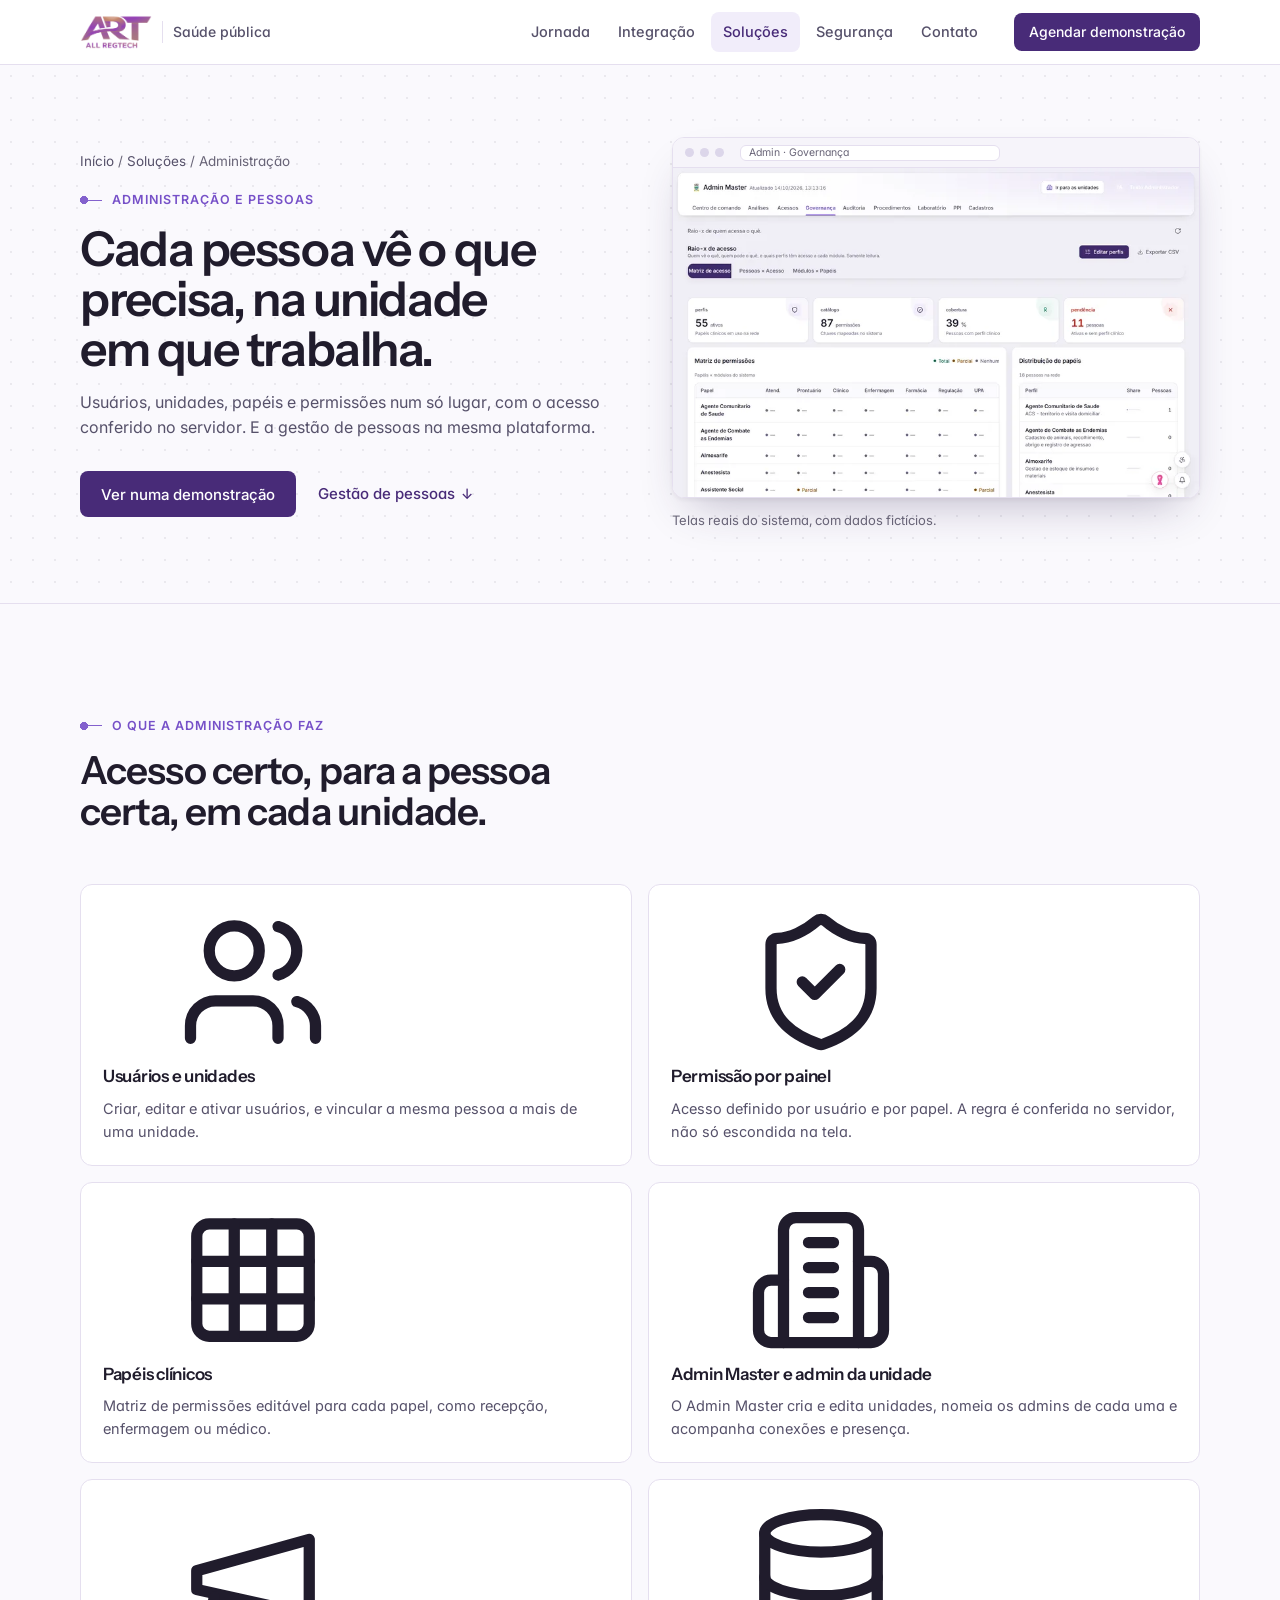
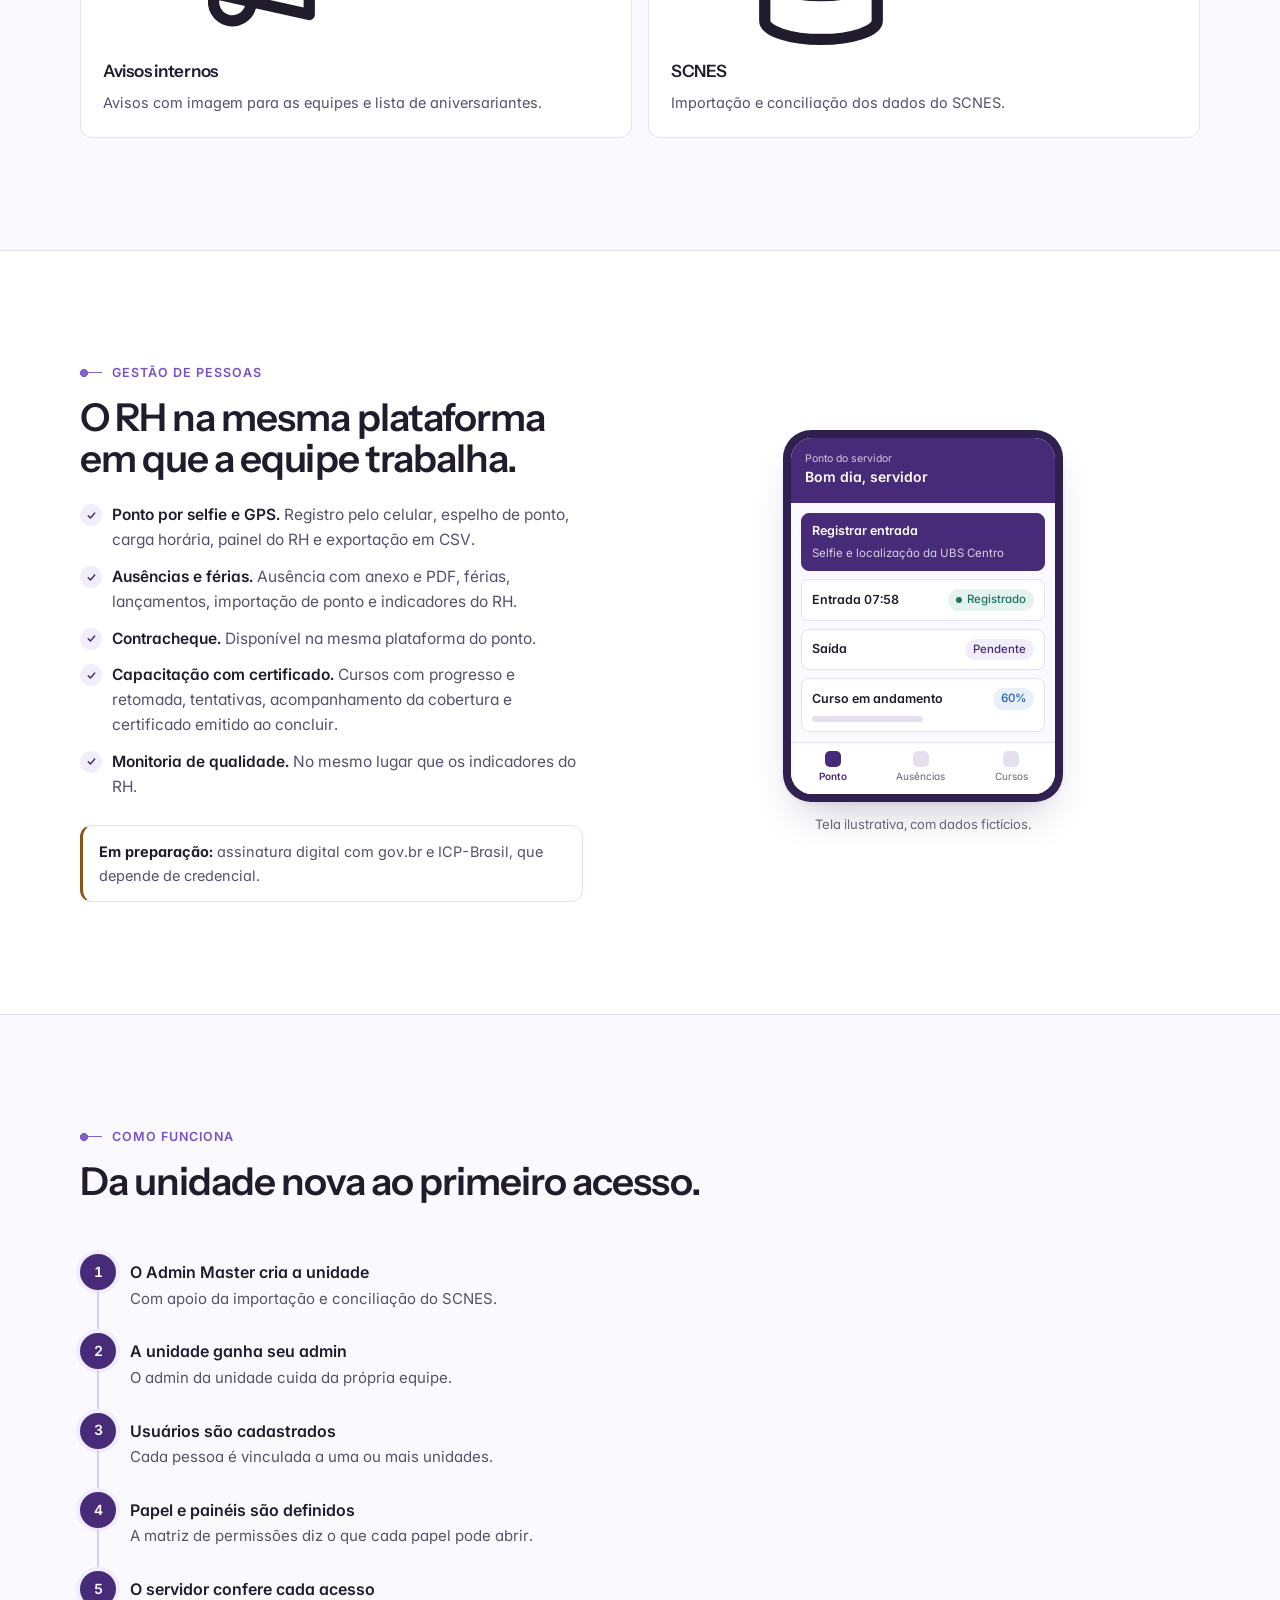
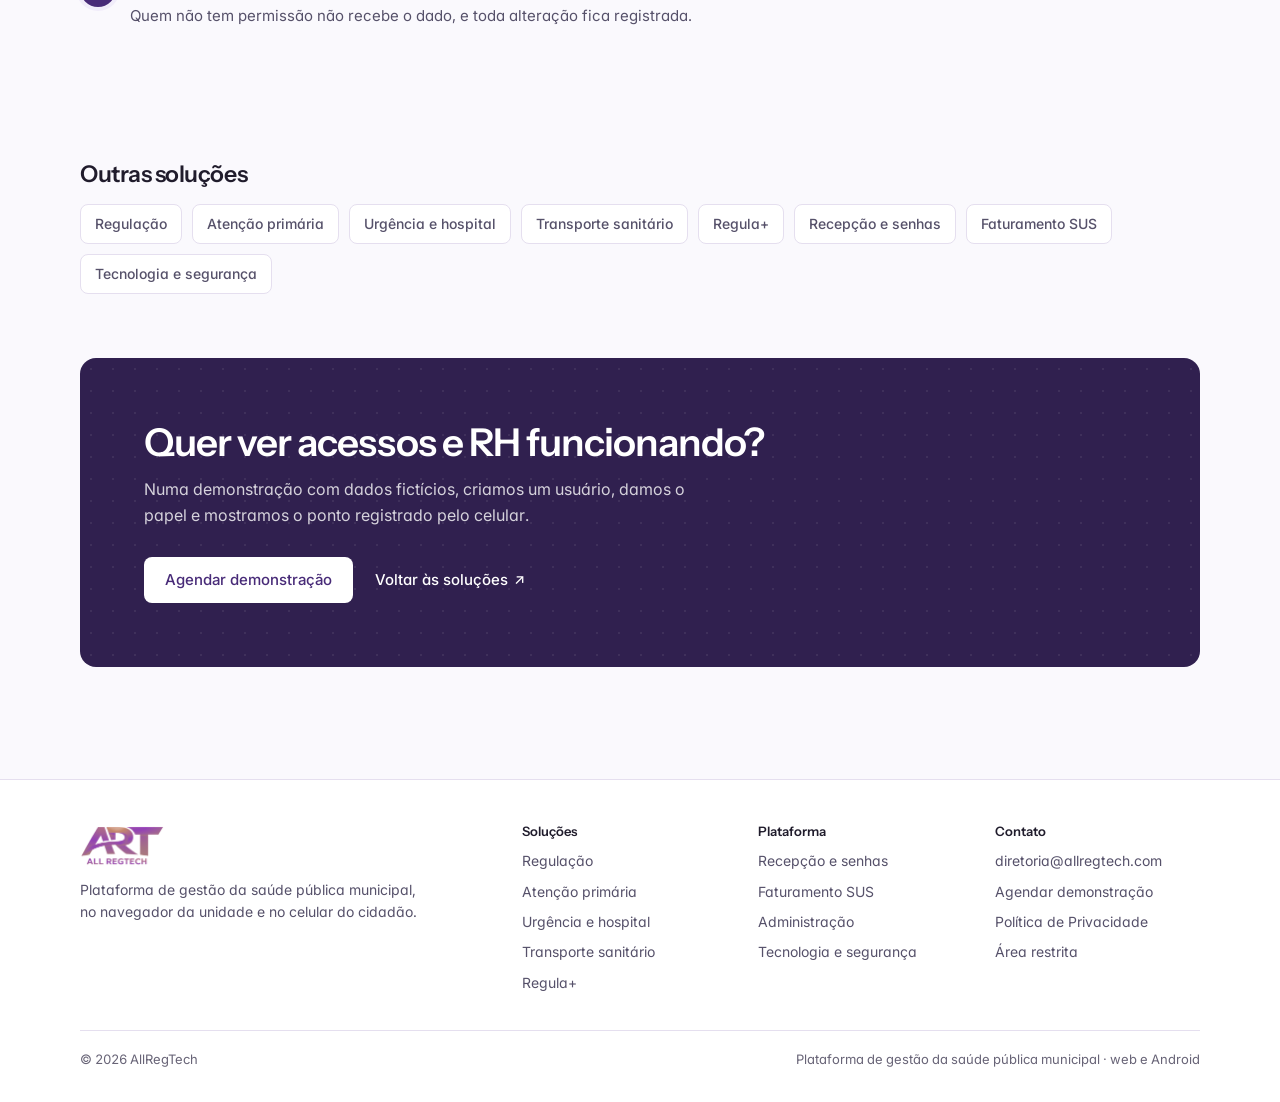
==== solucoes/administracao.html @ d0433ea0 "Reskin do site: linguagem das etapas, jornada com telas reais e paginas de solucao Home nova (heroi " ====
<!doctype html>
<html lang="pt-BR">
<head>
<meta charset="utf-8">
<meta name="viewport" content="width=device-width, initial-scale=1">
<title>Administração e pessoas · AllRegTech</title>
<meta name="description" content="Administração da AllRegTech: usuários vinculados a unidades, permissão por painel e papel conferida no servidor, e gestão de pessoas com ponto por selfie e GPS, ausências, contracheque e capacitação.">
<meta name="color-scheme" content="light">
<meta name="theme-color" content="#482b78">
<link rel="icon" href="../assets/logo-art.png">
<meta property="og:title" content="Administração e pessoas · AllRegTech">
<meta property="og:description" content="Cada pessoa vê o que precisa, na unidade em que trabalha. E o RH na mesma plataforma.">
<meta property="og:image" content="../video-capa.jpg">
<meta property="og:type" content="website">
<link rel="preconnect" href="https://fonts.googleapis.com">
<link rel="preconnect" href="https://fonts.gstatic.com" crossorigin>
<link href="https://fonts.googleapis.com/css2?family=Instrument+Sans:wght@500;600;700&family=Inter:wght@400;500;600&display=swap" rel="stylesheet">
<script>try{var k="art-heroi:"+location.pathname;if(sessionStorage.getItem(k))document.documentElement.classList.add("heroi-ok");else sessionStorage.setItem(k,"1")}catch(e){}</script>
<link rel="stylesheet" href="../assets/site.css?v=4">
</head>
<body>
<svg width="0" height="0" style="position:absolute" aria-hidden="true">
  <defs>
    <symbol id="i-usuarios" viewBox="0 0 24 24" fill="none" stroke="currentColor" stroke-width="1.8" stroke-linecap="round" stroke-linejoin="round"><path d="M16 21v-2a4 4 0 0 0-4-4H6a4 4 0 0 0-4 4v2"/><circle cx="9" cy="7" r="4"/><path d="M22 21v-2a4 4 0 0 0-3-3.87"/><path d="M16 3.13a4 4 0 0 1 0 7.75"/></symbol>
    <symbol id="i-escudo" viewBox="0 0 24 24" fill="none" stroke="currentColor" stroke-width="1.8" stroke-linecap="round" stroke-linejoin="round"><path d="M20 13c0 5-3.5 7.5-7.66 8.95a1 1 0 0 1-.67-.01C7.5 20.5 4 18 4 13V6a1 1 0 0 1 1-1c2 0 4.5-1.2 6.24-2.72a1.17 1.17 0 0 1 1.52 0C14.51 3.81 17 5 19 5a1 1 0 0 1 1 1z"/><path d="m9 12 2 2 4-4"/></symbol>
    <symbol id="i-matriz" viewBox="0 0 24 24" fill="none" stroke="currentColor" stroke-width="1.8" stroke-linecap="round" stroke-linejoin="round"><rect x="3" y="3" width="18" height="18" rx="2"/><path d="M3 9h18M3 15h18M9 3v18M15 3v18"/></symbol>
    <symbol id="i-predio" viewBox="0 0 24 24" fill="none" stroke="currentColor" stroke-width="1.8" stroke-linecap="round" stroke-linejoin="round"><path d="M6 22V4a2 2 0 0 1 2-2h8a2 2 0 0 1 2 2v18Z"/><path d="M6 12H4a2 2 0 0 0-2 2v6a2 2 0 0 0 2 2h2"/><path d="M18 9h2a2 2 0 0 1 2 2v9a2 2 0 0 1-2 2h-2"/><path d="M10 6h4M10 10h4M10 14h4M10 18h4"/></symbol>
    <symbol id="i-aviso" viewBox="0 0 24 24" fill="none" stroke="currentColor" stroke-width="1.8" stroke-linecap="round" stroke-linejoin="round"><path d="m3 11 18-5v12L3 14v-3z"/><path d="M11.6 16.8a3 3 0 1 1-5.8-1.6"/></symbol>
    <symbol id="i-banco" viewBox="0 0 24 24" fill="none" stroke="currentColor" stroke-width="1.8" stroke-linecap="round" stroke-linejoin="round"><ellipse cx="12" cy="5" rx="9" ry="3"/><path d="M3 5v14a9 3 0 0 0 18 0V5"/><path d="M3 12a9 3 0 0 0 18 0"/></symbol>
    <symbol id="i-menu" viewBox="0 0 24 24" fill="none" stroke="currentColor" stroke-width="2" stroke-linecap="round"><path d="M4 6h16M4 12h16M4 18h16"/></symbol>
  </defs>
</svg>

<a class="pular" href="#conteudo">Pular para o conteúdo</a>

<header class="topo">
  <div class="caixa">
    <a class="marca" href="../" aria-label="AllRegTech, início"><img src="../assets/logo-art.png" alt="AllRegTech" width="72" height="37"><span>Saúde pública</span></a>
    <nav class="menu" aria-label="Principal">
      <a href="../#jornada">Jornada</a>
      <a href="../#ecossistema">Integração</a>
      <a href="../#solucoes" aria-current="page">Soluções</a>
      <a href="tecnologia-seguranca.html">Segurança</a>
      <a href="../#contato">Contato</a>
    </nav>
    <a class="btn btn-1 btn-p" href="../#contato">Agendar demonstração</a>
    <details class="menu-cel">
      <summary aria-label="Abrir menu"><svg><use href="#i-menu"/></svg></summary>
      <nav aria-label="Principal">
        <a href="../#jornada">Jornada do paciente</a>
        <a href="../#ecossistema">Integração</a>
        <a href="../#solucoes">Soluções</a>
        <a href="tecnologia-seguranca.html">Segurança</a>
        <a href="../#contato">Contato</a>
        <a class="btn btn-1" href="../#contato">Agendar demonstração</a>
      </nav>
    </details>
  </div>
</header>

<main id="conteudo">

<section class="det-heroi" aria-labelledby="t-det">
  <div class="caixa">
    <div>
      <nav class="migalha" aria-label="Você está em"><a href="../">Início</a> / <a href="../#solucoes">Soluções</a> / Administração</nav>
      <p class="sobre">Administração e pessoas</p>
      <h1 class="t-1" id="t-det" style="font-size:clamp(32px,4vw,48px)">Cada pessoa vê o que precisa, na unidade em que trabalha.</h1>
      <p class="lead" style="margin-top:16px">Usuários, unidades, papéis e permissões num só lugar, com o acesso conferido no servidor. E a gestão de pessoas na mesma plataforma.</p>
      <div class="heroi-acoes">
        <a class="btn btn-1" href="../#contato">Ver numa demonstração</a>
        <a class="mais mais-ancora" href="#pessoas">Gestão de pessoas</a>
      </div>
    </div>
    <figure style="margin:0" aria-label="Telas reais do sistema, com dados fictícios">
      <div class="vitrine"><div class="janela"><div class="janela-barra" aria-hidden="true"><i></i><i></i><i></i><span>Admin · Governança</span></div><img src="../assets/telas/admin-permissoes.webp" srcset="../assets/telas/admin-permissoes-p.webp 800w, ../assets/telas/admin-permissoes.webp 1600w" sizes="(max-width:900px) 92vw, 600px" width="1600" height="1000" alt="Raio-x de acesso com a matriz de permissões por papel e a distribuição de perfis, com dados fictícios" fetchpriority="high" decoding="async"></div></div>
      <figcaption class="vitrine-legenda">Telas reais do sistema, com dados fictícios.</figcaption>
    </figure>
  </div>
</section>

<section class="secao" aria-labelledby="t-faz">
  <div class="caixa">
    <div class="cab surge">
      <p class="sobre">O que a administração faz</p>
      <h2 class="t-2" id="t-faz">Acesso certo, para a pessoa certa, em cada unidade.</h2>
    </div>
    <div class="funcoes">
      <article class="card surge"><span class="ico"><svg aria-hidden="true"><use href="#i-usuarios"/></svg></span><h3>Usuários e unidades</h3><p>Criar, editar e ativar usuários, e vincular a mesma pessoa a mais de uma unidade.</p></article>
      <article class="card surge"><span class="ico"><svg aria-hidden="true"><use href="#i-escudo"/></svg></span><h3>Permissão por painel</h3><p>Acesso definido por usuário e por papel. A regra é conferida no servidor, não só escondida na tela.</p></article>
      <article class="card surge"><span class="ico"><svg aria-hidden="true"><use href="#i-matriz"/></svg></span><h3>Papéis clínicos</h3><p>Matriz de permissões editável para cada papel, como recepção, enfermagem ou médico.</p></article>
      <article class="card surge"><span class="ico"><svg aria-hidden="true"><use href="#i-predio"/></svg></span><h3>Admin Master e admin da unidade</h3><p>O Admin Master cria e edita unidades, nomeia os admins de cada uma e acompanha conexões e presença.</p></article>
      <article class="card surge"><span class="ico"><svg aria-hidden="true"><use href="#i-aviso"/></svg></span><h3>Avisos internos</h3><p>Avisos com imagem para as equipes e lista de aniversariantes.</p></article>
      <article class="card surge"><span class="ico"><svg aria-hidden="true"><use href="#i-banco"/></svg></span><h3>SCNES</h3><p>Importação e conciliação dos dados do SCNES.</p></article>
    </div>
  </div>
</section>

<section class="secao secao-branca" id="pessoas" aria-labelledby="t-pessoas">
  <div class="caixa">
    <div class="sol">
      <div class="sol-texto surge">
        <p class="sobre">Gestão de pessoas</p>
        <h2 class="t-2" id="t-pessoas">O RH na mesma plataforma em que a equipe trabalha.</h2>
        <ul class="beneficios">
          <li><span><b>Ponto por selfie e GPS.</b> Registro pelo celular, espelho de ponto, carga horária, painel do RH e exportação em CSV.</span></li>
          <li><span><b>Ausências e férias.</b> Ausência com anexo e PDF, férias, lançamentos, importação de ponto e indicadores do RH.</span></li>
          <li><span><b>Contracheque.</b> Disponível na mesma plataforma do ponto.</span></li>
          <li><span><b>Capacitação com certificado.</b> Cursos com progresso e retomada, tentativas, acompanhamento da cobertura e certificado emitido ao concluir.</span></li>
          <li><span><b>Monitoria de qualidade.</b> No mesmo lugar que os indicadores do RH.</span></li>
        </ul>
        <p class="aviso-dev"><span><b>Em preparação:</b> assinatura digital com gov.br e ICP-Brasil, que depende de credencial.</span></p>
      </div>
      <figure class="sol-arte surge" style="margin:0" aria-label="Ilustração: registro de ponto pelo celular, com selfie e localização, dados fictícios">
        <div class="cel" style="max-width:280px;margin-inline:auto">
          <div class="cel-tela">
            <div class="cel-topo"><small>Ponto do servidor</small><b>Bom dia, servidor</b></div>
            <div class="cel-corpo">
              <div class="cartao-m cel-destaque"><b>Registrar entrada</b><small>Selfie e localização da UBS Centro</small></div>
              <div class="cartao-m"><div class="linha-m"><b>Entrada 07:58</b><span class="tag ok">Registrado</span></div></div>
              <div class="cartao-m"><div class="linha-m"><b>Saída</b><span class="tag sem">Pendente</span></div></div>
              <div class="cartao-m"><div class="linha-m"><b>Curso em andamento</b><span class="tag in sem">60%</span></div><div class="fio c50"></div></div>
            </div>
            <div class="cel-nav"><span class="on">Ponto</span><span>Ausências</span><span>Cursos</span></div>
          </div>
        </div>
        <figcaption class="miudo" style="margin-top:12px;text-align:center">Tela ilustrativa, com dados fictícios.</figcaption>
      </figure>
    </div>
  </div>
</section>

<section class="secao" id="como-funciona" aria-labelledby="t-como">
  <div class="caixa">
    <div class="cab surge">
      <p class="sobre">Como funciona</p>
      <h2 class="t-2" id="t-como">Da unidade nova ao primeiro acesso.</h2>
    </div>
    <ol class="fluxo surge">
      <li><div><b>O Admin Master cria a unidade</b><span>Com apoio da importação e conciliação do SCNES.</span></div></li>
      <li><div><b>A unidade ganha seu admin</b><span>O admin da unidade cuida da própria equipe.</span></div></li>
      <li><div><b>Usuários são cadastrados</b><span>Cada pessoa é vinculada a uma ou mais unidades.</span></div></li>
      <li><div><b>Papel e painéis são definidos</b><span>A matriz de permissões diz o que cada papel pode abrir.</span></div></li>
      <li><div><b>O servidor confere cada acesso</b><span>Quem não tem permissão não recebe o dado, e toda alteração fica registrada.</span></div></li>
    </ol>
  </div>
</section>

<section class="secao" aria-labelledby="t-outras" style="padding-top:0;padding-bottom:clamp(40px,5vw,64px)">
  <div class="caixa">
    <h2 class="t-3" id="t-outras" style="margin-bottom:16px">Outras soluções</h2>
    <nav class="outras" aria-label="Outras soluções">
      <a href="regulacao.html">Regulação</a>
      <a href="atencao-primaria.html">Atenção primária</a>
      <a href="urgencia-hospitalar.html">Urgência e hospital</a>
      <a href="transporte.html">Transporte sanitário</a>
      <a href="regula-mais.html">Regula+</a>
      <a href="recepcao-senhas.html">Recepção e senhas</a>
      <a href="faturamento-sus.html">Faturamento SUS</a>
      <a href="tecnologia-seguranca.html">Tecnologia e segurança</a>
    </nav>
  </div>
</section>

<section class="secao" aria-labelledby="t-conv" style="padding-top:0">
  <div class="caixa">
    <div class="convite surge" style="grid-template-columns:minmax(0,1fr)">
      <div>
        <h2 class="t-2" id="t-conv">Quer ver acessos e RH funcionando?</h2>
        <p class="lead">Numa demonstração com dados fictícios, criamos um usuário, damos o papel e mostramos o ponto registrado pelo celular.</p>
        <div class="convite-acoes">
          <a class="btn btn-1" href="mailto:diretoria@allregtech.com?subject=Demonstra%C3%A7%C3%A3o%20da%20administra%C3%A7%C3%A3o">Agendar demonstração</a>
          <a class="mais" href="../#solucoes">Voltar às soluções</a>
        </div>
      </div>
    </div>
  </div>
</section>

</main>

<footer class="rodape">
  <div class="caixa">
    <div class="rodape-grade">
      <div class="rodape-marca">
        <img src="../assets/logo-art.png" alt="AllRegTech" width="84" height="43">
        <p>Plataforma de gestão da saúde pública municipal, no navegador da unidade e no celular do cidadão.</p>
      </div>
      <div>
        <h2>Soluções</h2>
        <ul>
          <li><a href="regulacao.html">Regulação</a></li>
          <li><a href="atencao-primaria.html">Atenção primária</a></li>
          <li><a href="urgencia-hospitalar.html">Urgência e hospital</a></li>
          <li><a href="transporte.html">Transporte sanitário</a></li>
          <li><a href="regula-mais.html">Regula+</a></li>
        </ul>
      </div>
      <div>
        <h2>Plataforma</h2>
        <ul>
          <li><a href="recepcao-senhas.html">Recepção e senhas</a></li>
          <li><a href="faturamento-sus.html">Faturamento SUS</a></li>
          <li><a href="administracao.html" aria-current="page">Administração</a></li>
          <li><a href="tecnologia-seguranca.html">Tecnologia e segurança</a></li>
        </ul>
      </div>
      <div>
        <h2>Contato</h2>
        <ul>
          <li><a href="mailto:diretoria@allregtech.com">diretoria@allregtech.com</a></li>
          <li><a href="../#contato">Agendar demonstração</a></li>
          <li><a href="/privacidade.html">Política de Privacidade</a></li>
          <li><a href="/material/">Área restrita</a></li>
        </ul>
      </div>
    </div>
    <div class="rodape-base"><span>© 2026 AllRegTech</span><span>Plataforma de gestão da saúde pública municipal · web e Android</span></div>
  </div>
</footer>

<script src="../assets/site.js?v=4" defer></script>
</body>
</html>
---- assets/site.css ----
/* ============================================================================
   AllRegTech · site institucional
   Mesma linguagem do portal (Linha, tema roxo): fundo lavanda, superfície
   branca com borda fina, sombra curta só no que se destaca, Inter, roxo
   #3f2a6b para marca e ação. Sem vidro, sem desfoque de fundo, sem neon.
   Usado pela página inicial e pelas páginas de solução (solucoes/*.html).
   ============================================================================ */
:root{
  /* roxo institucional como assinatura: marca, ação e o que está "em andamento". O resto é neutro. */
  --roxo:#482b78; --roxo-forte:#30204f; --roxo-medio:#5d3f94; --roxo-vivo:#7650c8;
  --roxo-claro:#d9cff0; --roxo-suave:#f1edfa;
  --fundo:#faf9fd; --sup:#ffffff; --sup-2:#f6f4fa; --borda:#e5dfef; --borda-forte:#cfc6e0;
  --texto:#201c2c; --texto-2:#56516a; --texto-3:#686477;
  /* estado: só onde há estado de verdade, sempre com texto junto */
  --ok:#1e7560; --ok-ponto:#278c70; --ok-fundo:#e5f3ee; --atencao:#86561a; --atencao-ponto:#c18435; --atencao-fundo:#fbf1e1;
  --erro:#a3312b; --erro-fundo:#fbeceb; --info:#1d5fb8; --info-fundo:#e9f0fa; --desab:#a29db0;
  --fonte:'Inter', system-ui, -apple-system, 'Segoe UI', Roboto, sans-serif;
  --fonte-titulo:'Instrument Sans', 'Inter', system-ui, sans-serif;
  --raio-1:6px; --raio-2:8px; --raio-3:12px; --raio-4:16px;
  --sombra:0 1px 2px rgba(32,28,44,.05), 0 6px 20px -8px rgba(32,28,44,.14);
  --sombra-alta:0 2px 4px rgba(32,28,44,.05), 0 22px 44px -18px rgba(48,32,79,.30);
  --larg:1200px; --gutter:clamp(16px,4vw,40px);
  --topo:64px;
  /* movimento: controles respondem rápido, contexto e entradas um pouco mais longos */
  --motion-fast:160ms; --motion-normal:280ms; --motion-slow:560ms;
  --ease-standard:cubic-bezier(.2,0,0,1); --ease-enter:cubic-bezier(.16,1,.3,1); --ease-exit:cubic-bezier(.4,0,1,1);
  --sobe:16px;
  color-scheme:light;
}
*,*::before,*::after{ box-sizing:border-box }
html{ scroll-behavior:smooth; scroll-padding-top:calc(var(--topo) + 16px); -webkit-text-size-adjust:100% }
body{
  margin:0; background:var(--fundo); color:var(--texto); font-family:var(--fonte);
  font-size:16px; line-height:1.6; -webkit-font-smoothing:antialiased; overflow-x:hidden; overflow-x:clip;
  font-feature-settings:"cv11"; font-variant-numeric:tabular-nums;
}
img,svg{ display:block; max-width:100% }
a{ color:inherit }
p{ margin:0 }
h1,h2,h3,h4{ margin:0; font-family:var(--fonte-titulo); font-weight:600; letter-spacing:-.02em; line-height:1.12; text-wrap:balance }
:where(a,button,summary,[tabindex]):focus-visible{ outline:2px solid var(--roxo-vivo); outline-offset:3px; border-radius:6px }
.sr{ position:absolute !important; width:1px; height:1px; overflow:hidden; clip:rect(0 0 0 0); white-space:nowrap }
.pular{ position:absolute; left:16px; top:-60px; z-index:100; padding:10px 14px; border-radius:var(--raio-2); background:var(--roxo); color:#fff; text-decoration:none; font-weight:500 }
.pular:focus{ top:12px }

.caixa{ width:100%; max-width:var(--larg); margin-inline:auto; padding-inline:var(--gutter) }

/* tipografia */
.sobre{ display:flex; align-items:center; gap:10px; font-size:12.5px; font-weight:600; letter-spacing:.08em; text-transform:uppercase; color:var(--roxo-vivo); margin:0 0 14px }
/* o rótulo leva a marca das etapas: um ponto cheio ligado por um fio curto */
.sobre::before{ content:""; flex:none; width:22px; height:8px; background:radial-gradient(circle 4px at 4px 4px, currentColor 98%, transparent) 0 0/8px 8px no-repeat, linear-gradient(currentColor,currentColor) 8px 3.5px/14px 1px no-repeat; opacity:.9 }
.cab-centro .sobre{ justify-content:center }
.t-1{ font-size:clamp(34px,3.8vw,52px); font-weight:600; letter-spacing:-.03em; line-height:1.04 }
.t-2{ font-size:clamp(27px,3vw,40px); letter-spacing:-.025em; line-height:1.08 }
.t-3{ font-size:clamp(20px,1.8vw,24px) }
.lead{ font-size:clamp(16px,1.25vw,18px); color:var(--texto-2); max-width:58ch }
.miudo{ font-size:13px; color:var(--texto-3) }

/* botões e links */
.btn{
  display:inline-flex; align-items:center; justify-content:center; gap:8px; min-height:46px; padding:0 20px;
  border-radius:var(--raio-2); border:1px solid transparent; font:500 15px/1 var(--fonte); text-decoration:none; cursor:pointer;
  transition:background-color var(--motion-fast) var(--ease-standard), border-color var(--motion-fast) var(--ease-standard),
    color var(--motion-fast) var(--ease-standard), box-shadow var(--motion-normal) var(--ease-standard), transform var(--motion-fast) var(--ease-standard);
}
.btn svg{ width:18px; height:18px }
.btn-1{ background:var(--roxo); color:#fff }
.btn-1:hover{ background:var(--roxo-forte) }
.btn-2{ background:var(--sup); color:var(--texto); border-color:var(--borda-forte) }
.btn-2:hover{ border-color:var(--roxo); color:var(--roxo); background:var(--roxo-suave) }
.btn-p{ min-height:38px; padding:0 14px; font-size:14px }
/* seta que acompanha a ação; o botão sobe 1px, a sombra cresce, e ao clicar ele assenta */
.btn-seta::after{ content:"\2192"; display:inline-block; transition:transform var(--motion-normal) var(--ease-enter) }
@media (hover:hover){
  .btn-1:hover{ transform:translateY(-1px); box-shadow:0 8px 18px -8px rgba(72,43,120,.55) }
  .btn-2:hover{ transform:translateY(-1px); box-shadow:var(--sombra) }
  .btn-seta:hover::after{ transform:translateX(3px) }
}
.btn:active{ transform:translateY(0) scale(.98); box-shadow:none; transition-duration:60ms }
/* "Saiba mais": discreto em repouso; o sublinhado corre da esquerda e a seta avança */
.mais{
  display:inline-flex; align-items:center; gap:6px; font-size:15px; font-weight:500; color:var(--roxo);
  text-decoration:none; padding:2px 0;
  background:linear-gradient(currentColor,currentColor) 0 100% / 0 1px no-repeat;
  transition:background-size var(--motion-normal) var(--ease-standard), color var(--motion-fast) var(--ease-standard);
}
.mais::after{ content:"\2197"; font-size:.95em; transition:transform var(--motion-normal) var(--ease-enter) }
.mais:hover, .mais:focus-visible{ color:var(--roxo-vivo); background-size:100% 1px }
.mais:hover::after{ transform:translate(2px,-2px) }
.mais-ancora::after{ content:"\2193" }
.mais-ancora:hover::after{ transform:translateY(2px) }
.mais:active::after{ transform:none; transition-duration:60ms }

/* ---------------------------------------------------------------- cabeçalho */
.topo{ position:sticky; top:0; z-index:50; background:var(--sup); border-bottom:1px solid var(--borda);
  transition:box-shadow var(--motion-normal) var(--ease-standard); view-transition-name:topo }
.topo.rolou{ box-shadow:0 10px 24px -18px rgba(30,26,43,.35) }
.topo .caixa{ display:flex; align-items:center; gap:24px; height:var(--topo) }
.marca{ display:flex; align-items:center; gap:10px; text-decoration:none; color:var(--texto); flex:none }
.marca img{ width:72px; height:auto }
.marca span{ font-size:14px; font-weight:500; color:var(--texto-2); padding-left:10px; border-left:1px solid var(--borda) }
.menu{ display:flex; align-items:center; gap:4px; margin-left:auto }
.menu a{ padding:8px 12px; border-radius:var(--raio-2); font-size:14.5px; font-weight:500; color:var(--texto-2); text-decoration:none; white-space:nowrap;
  transition:background-color var(--motion-fast) var(--ease-standard), color var(--motion-fast) var(--ease-standard) }
.menu a:hover{ background:var(--roxo-suave); color:var(--roxo) }
.menu a[aria-current="page"], .menu a.on{ color:var(--roxo); background:var(--roxo-suave) }
.topo .btn{ flex:none }
/* menu do celular: <details> abre sem JavaScript */
.menu-cel{ display:none; margin-left:auto; position:relative }
.menu-cel summary{
  list-style:none; display:grid; place-items:center; width:44px; height:44px; border-radius:var(--raio-2);
  border:1px solid var(--borda); cursor:pointer; color:var(--texto);
}
.menu-cel summary::-webkit-details-marker{ display:none }
.menu-cel summary svg{ width:22px; height:22px }
.menu-cel[open] summary{ background:var(--roxo-suave); color:var(--roxo); border-color:var(--roxo-claro) }
.menu-cel nav{
  position:absolute; right:0; top:calc(100% + 8px); width:min(300px, calc(100vw - 32px)); padding:8px;
  background:var(--sup); border:1px solid var(--borda); border-radius:var(--raio-3); box-shadow:var(--sombra-alta);
  display:flex; flex-direction:column;
}
.menu-cel nav a{ padding:12px 14px; border-radius:var(--raio-2); text-decoration:none; font-weight:500; color:var(--texto) }
.menu-cel nav a:hover{ background:var(--roxo-suave); color:var(--roxo) }
.menu-cel nav .btn{ margin-top:6px }
@media (max-width:960px){
  .menu, .topo .caixa > .btn{ display:none }
  .menu-cel{ display:block }
}
@media (max-width:400px){ .marca span{ display:none } }

/* ---------------------------------------------------------------- seções */
.secao{ padding-block:clamp(64px,9vw,112px) }
.secao-branca{ background:var(--sup); border-block:1px solid var(--borda) }
.cab{ max-width:680px; margin-bottom:clamp(32px,4.5vw,52px) }
.cab .lead{ margin-top:14px }
.cab-centro{ margin-inline:auto; text-align:center }
.cab-centro .lead{ margin-inline:auto }

/* herói */
.heroi{ padding-block:clamp(40px,6vw,80px) 0; border-bottom:1px solid var(--borda);
  background:var(--fundo) radial-gradient(rgba(72,43,120,.085) 1px, transparent 1.2px) 0 0/22px 22px }
.heroi > .caixa:first-child{ display:grid; grid-template-columns:minmax(0,.92fr) minmax(0,1.08fr); gap:clamp(32px,5vw,72px); align-items:center }
.heroi .lead{ margin-top:18px }
.heroi-acoes{ display:flex; flex-wrap:wrap; align-items:center; gap:14px 22px; margin-top:30px }
.heroi-nota{ margin-top:28px; display:flex; flex-wrap:wrap; gap:8px }
.selo{ display:inline-flex; align-items:center; gap:6px; padding:5px 10px; border-radius:999px; background:var(--sup); border:1px solid var(--borda); font-size:13px; color:var(--texto-2) }
.selo svg{ width:15px; height:15px; color:var(--roxo-vivo) }
@media (max-width:900px){ .heroi > .caixa:first-child{ grid-template-columns:minmax(0,1fr) } }

/* ---------------------------------------------------------------- telas ilustrativas (mockups) */
.tela{ background:var(--sup); border:1px solid var(--borda); border-radius:var(--raio-3); box-shadow:var(--sombra-alta); overflow:hidden; font-size:12.5px; line-height:1.4 }
.tela-barra{ display:flex; align-items:center; gap:10px; padding:10px 14px; border-bottom:1px solid var(--borda); background:var(--sup) }
.tela-barra b{ font-size:13px; font-weight:600 }
.tela-barra .tag{ margin-left:auto }
.tela-corpo{ padding:14px; display:grid; gap:10px; background:var(--sup-2) }
.tela-lado{ display:grid; grid-template-columns:56px minmax(0,1fr) }
.tela-lado > .rail{ background:var(--roxo); display:flex; flex-direction:column; align-items:center; gap:10px; padding:14px 0 }
.rail i{ display:block; width:22px; height:22px; border-radius:6px; background:rgba(255,255,255,.18) }
.rail i.on{ background:#fff }
.tag{ display:inline-flex; align-items:center; gap:5px; padding:3px 8px; border-radius:999px; font-size:11.5px; font-weight:500; white-space:nowrap; background:var(--roxo-suave); color:var(--roxo) }
.tag.ok{ background:var(--ok-fundo); color:var(--ok) }
.tag.at{ background:var(--atencao-fundo); color:var(--atencao) }
.tag.in{ background:var(--info-fundo); color:var(--info) }
.tag::before{ content:""; width:6px; height:6px; border-radius:50%; background:currentColor }
.tag.sem::before{ display:none }
.cartao-m{ background:var(--sup); border:1px solid var(--borda); border-radius:var(--raio-2); padding:10px 12px; display:grid; gap:6px }
.cartao-m b{ font-weight:600; font-size:12.5px; overflow-wrap:break-word }
.cartao-m small{ color:var(--texto-3); font-size:11.5px }
.linha-m{ display:flex; align-items:center; gap:10px; justify-content:space-between }
.fio{ height:6px; border-radius:99px; background:var(--borda) }
.fio.c70{ width:70% } .fio.c50{ width:50% } .fio.c35{ width:35% } .fio.c85{ width:85% }
.av{ flex:none; width:28px; height:28px; border-radius:8px; display:grid; place-items:center; font-size:11px; font-weight:600; background:var(--roxo-suave); color:var(--roxo) }
.colunas-m{ display:grid; grid-template-columns:repeat(3,minmax(0,1fr)); gap:8px }
.coluna-m{ background:var(--sup); border:1px solid var(--borda); border-radius:var(--raio-2); padding:8px; display:grid; gap:6px; align-content:start }
.coluna-m > span{ font-size:11px; font-weight:600; color:var(--texto-3) }
.coluna-m .cartao-m{ padding:8px; background:var(--sup-2) }
.etapas-m{ display:flex; align-items:center }
.etapas-m i{ width:10px; height:10px; border-radius:50%; background:var(--roxo); flex:none }
.etapas-m i.v{ background:var(--sup); border:2px solid var(--borda-forte) }
.etapas-m s{ flex:1; height:2px; background:var(--roxo); text-decoration:none }
.etapas-m s.v{ background:var(--borda) }
/* celular */
.cel{ background:var(--roxo-forte); border-radius:28px; padding:8px; box-shadow:var(--sombra-alta) }
.cel-tela{ background:var(--fundo); border-radius:21px; overflow:hidden; display:grid; grid-template-columns:minmax(0,1fr); font-size:11.5px; line-height:1.35 }
.cel-topo{ background:var(--roxo); color:#fff; padding:14px 14px 16px; display:grid; gap:2px }
.cel-topo small{ color:rgba(255,255,255,.74); font-size:10.5px }
.cel-topo b{ font-size:14px; font-weight:600 }
.cel-corpo{ padding:10px; display:grid; gap:8px }
.cel-corpo .cartao-m{ padding:9px 10px }
.cel-destaque{ background:var(--roxo); border-color:var(--roxo); color:#fff }
.cel-destaque small{ color:rgba(255,255,255,.78) }
.cel-nav{ display:flex; justify-content:space-around; gap:2px; min-width:0; padding:8px 4px 10px; background:var(--sup); border-top:1px solid var(--borda); color:var(--texto-3); font-size:10px }
.cel-nav span{ display:grid; justify-items:center; gap:3px }
.cel-nav span::before{ content:""; width:16px; height:16px; border-radius:5px; background:var(--borda) }
.cel-nav span.on{ color:var(--roxo); font-weight:600 }
.cel-nav span.on::before{ background:var(--roxo) }

/* ---------------------------------------------------------------- soluções em destaque (alternadas) */
.sol{ display:grid; grid-template-columns:minmax(0,1fr) minmax(0,1.1fr); gap:clamp(32px,5vw,80px); align-items:center }
.sol + .sol{ margin-top:clamp(72px,10vw,128px) }
.sol.inv .sol-texto{ order:2 }
.sol-texto .t-2{ margin-bottom:14px }
.beneficios{ list-style:none; margin:24px 0 26px; padding:0; display:grid; gap:12px }
.beneficios li{ display:grid; grid-template-columns:22px minmax(0,1fr); gap:10px; color:var(--texto-2); font-size:15.5px }
.beneficios li::before{
  content:""; width:22px; height:22px; border-radius:50%; margin-top:1px;
  background:var(--roxo-suave) url("data:image/svg+xml,%3Csvg xmlns='http://www.w3.org/2000/svg' viewBox='0 0 24 24' fill='none' stroke='%233f2a6b' stroke-width='2.6' stroke-linecap='round' stroke-linejoin='round'%3E%3Cpath d='M6 12.5l4 4 8-9'/%3E%3C/svg%3E") center/13px no-repeat;
}
.beneficios b{ color:var(--texto); font-weight:600 }
.sol-arte{ min-width:0 }
@media (max-width:900px){
  .sol{ grid-template-columns:minmax(0,1fr) }
  .sol.inv .sol-texto{ order:0 }
}

/* ---------------------------------------------------------------- grade compacta */
.card{ position:relative; background:var(--sup); border:1px solid var(--borda); border-radius:var(--raio-3); padding:22px; display:flex; flex-direction:column; gap:10px;
  transition:transform var(--motion-normal) var(--ease-standard), border-color var(--motion-normal) var(--ease-standard), box-shadow var(--motion-normal) var(--ease-standard) }
.card .ico{ transition:background-color var(--motion-normal) var(--ease-standard), color var(--motion-normal) var(--ease-standard), transform var(--motion-normal) var(--ease-enter) }
/* hover só onde existe mouse: o cartão sobe 3px, a borda ganha roxo, o ícone acende e o "Saiba mais" sublinha.
   transform não mexe no layout: os vizinhos ficam parados */
@media (hover:hover) and (pointer:fine){
  .card:hover{ transform:translateY(-3px); border-color:var(--roxo-claro); box-shadow:var(--sombra) }
  .card:hover .ico{ background:var(--roxo); color:#fff; transform:scale(1.06) }
  .card:hover .mais{ background-size:100% 1px }
  .card:hover .mais::after{ transform:translate(2px,-2px) }
}
/* o cartão inteiro responde ao foco do link de dentro (teclado) */
.card:focus-within{ border-color:var(--roxo-claro) }
.card h3{ font-size:17px; letter-spacing:-.015em }
.card p{ font-size:14.5px; color:var(--texto-2) }
.card .mais{ margin-top:auto; padding-top:6px; font-size:14px; align-self:flex-start }

/* ---------------------------------------------------------------- vídeo */
.video{ display:grid; grid-template-columns:minmax(0,.8fr) minmax(0,1.2fr); gap:clamp(28px,4vw,56px); align-items:center }
.video figure{ margin:0; border-radius:var(--raio-4); overflow:hidden; border:1px solid var(--borda); box-shadow:var(--sombra-alta); background:var(--roxo); aspect-ratio:16/9 }
.video video{ width:100%; height:100%; object-fit:cover; display:block }
@media (max-width:900px){ .video{ grid-template-columns:minmax(0,1fr) } }

/* ---------------------------------------------------------------- confiança */
.confia{ display:grid; grid-template-columns:repeat(4,minmax(0,1fr)); gap:16px }
.confia .card{ gap:12px }
@media (max-width:960px){ .confia{ grid-template-columns:repeat(2,minmax(0,1fr)) } }
@media (max-width:560px){ .confia{ grid-template-columns:minmax(0,1fr) } }

/* ---------------------------------------------------------------- convite final */
.convite{ background:var(--roxo); color:#fff; border-radius:var(--raio-4); padding:clamp(32px,5vw,64px);
  display:grid; grid-template-columns:minmax(0,1fr) minmax(0,.9fr); gap:clamp(28px,4vw,56px); align-items:center;
  background-color:var(--roxo-forte); background-image:radial-gradient(rgba(255,255,255,.07) 1px, transparent 1.2px); background-size:22px 22px }
.convite .lead{ color:rgba(255,255,255,.8); margin-top:14px }
.convite .btn-1{ background:#fff; color:var(--roxo) }
.convite .btn-1:hover{ background:var(--roxo-suave) }
.convite .mais{ color:#fff }
.convite .mais:hover{ color:var(--roxo-claro) }
.convite-acoes{ display:flex; flex-wrap:wrap; align-items:center; gap:14px 22px; margin-top:28px }
.pauta{ list-style:none; margin:0; padding:0; display:grid; gap:1px; background:rgba(255,255,255,.16); border:1px solid rgba(255,255,255,.18); border-radius:var(--raio-3); overflow:hidden }
.pauta li{ background:rgba(47,32,80,.72); padding:14px 16px; display:grid; grid-template-columns:56px minmax(0,1fr); gap:12px }
.pauta em{ font-style:normal; font-size:12.5px; color:var(--roxo-claro); padding-top:2px }
.pauta b{ display:block; font-weight:600; font-size:15px }
.pauta span{ font-size:13.5px; color:rgba(255,255,255,.74) }
@media (max-width:900px){ .convite{ grid-template-columns:minmax(0,1fr) } }

/* ---------------------------------------------------------------- rodapé */
.rodape{ background:var(--sup); border-top:1px solid var(--borda); padding-block:44px 32px; font-size:14px; color:var(--texto-2) }
.rodape-grade{ display:grid; grid-template-columns:minmax(0,1.4fr) repeat(3,minmax(0,.7fr)); gap:32px }
.rodape h2{ font-size:13px; font-weight:600; color:var(--texto); margin-bottom:12px; letter-spacing:0 }
.rodape ul{ list-style:none; margin:0; padding:0; display:grid; gap:8px }
.rodape a{ text-decoration:none; color:var(--texto-2) }
.rodape a:hover{ color:var(--roxo); text-decoration:underline }
.rodape-marca img{ width:84px; margin-bottom:12px }
.rodape-marca p{ max-width:38ch }
.rodape-base{ display:flex; flex-wrap:wrap; justify-content:space-between; gap:10px; margin-top:36px; padding-top:18px; border-top:1px solid var(--borda); font-size:13px; color:var(--texto-3) }
@media (max-width:860px){ .rodape-grade{ grid-template-columns:repeat(2,minmax(0,1fr)) } .rodape-marca{ grid-column:1 / -1 } }
@media (max-width:420px){ .rodape-grade{ grid-template-columns:minmax(0,1fr) } }

/* ---------------------------------------------------------------- páginas de solução */
.migalha{ font-size:13.5px; color:var(--texto-3); margin-bottom:18px }
.migalha a{ color:var(--texto-2); text-decoration:none }
.migalha a:hover{ color:var(--roxo); text-decoration:underline }
.det-heroi{ padding-block:clamp(40px,6vw,72px); background-image:radial-gradient(rgba(30,26,43,.07) 1px, transparent 1px); background-size:22px 22px; border-bottom:1px solid var(--borda) }
.det-heroi .caixa{ display:grid; grid-template-columns:minmax(0,1fr) minmax(0,1fr); gap:clamp(28px,5vw,64px); align-items:center }
@media (max-width:900px){ .det-heroi .caixa{ grid-template-columns:minmax(0,1fr) } }
.funcoes{ display:grid; grid-template-columns:repeat(2,minmax(0,1fr)); gap:16px }
@media (max-width:760px){ .funcoes{ grid-template-columns:minmax(0,1fr) } }
.fluxo{ list-style:none; margin:0; padding:0; display:grid; gap:0; counter-reset:f; max-width:760px }
.fluxo li{ counter-increment:f; display:grid; grid-template-columns:36px minmax(0,1fr); gap:14px; padding-bottom:22px; position:relative }
.fluxo li::before{ content:counter(f); width:36px; height:36px; border-radius:50%; display:grid; place-items:center; background:var(--roxo); color:#fff; font-weight:600; font-size:14px }
.fluxo li::after{ content:""; position:absolute; left:17px; top:36px; bottom:0; width:2px; background:var(--roxo-claro) }
.fluxo li:last-child::after{ display:none }
.fluxo b{ display:block; font-weight:600; padding-top:6px }
.fluxo span{ color:var(--texto-2); font-size:15px }
.aviso-dev{ display:flex; gap:12px; align-items:flex-start; padding:14px 16px; border-radius:var(--raio-3); background:var(--sup); border:1px solid var(--borda); border-left:3px solid var(--atencao); font-size:14.5px; color:var(--texto-2) }
.aviso-dev b{ color:var(--texto) }
.outras{ display:flex; flex-wrap:wrap; gap:10px }
.outras a{ display:inline-flex; align-items:center; min-height:40px; padding:0 14px; border-radius:var(--raio-2); border:1px solid var(--borda); background:var(--sup); text-decoration:none; font-size:14px; font-weight:500; color:var(--texto-2) }
.outras a:hover{ border-color:var(--roxo); color:var(--roxo) }

/* ---------------------------------------------------------------- entrada suave (só com JS e sem pedido de menos movimento) */
/* ============================================================================
   MOVIMENTO
   Regras: só opacity e transform (a propriedade "translate" nas entradas, para não
   brigar com o "transform" do hover); tudo acontece uma vez; sem JS ou com
   movimento reduzido, o conteúdo já está no lugar. Nada de backdrop-filter.
   ============================================================================ */
@keyframes surge{ from{ opacity:0; translate:0 var(--sobe) } to{ opacity:1; translate:none } }
@keyframes surge-lado{ from{ opacity:0; translate:var(--lado,24px) 0 } to{ opacity:1; translate:none } }
@keyframes surge-tela{ from{ opacity:0; translate:0 24px; scale:.985 } to{ opacity:1; translate:none; scale:none } }
@keyframes aparece{ from{ opacity:0 } to{ opacity:1 } }
@keyframes estica-x{ from{ transform:scaleX(0) } to{ transform:none } }
@keyframes estica-y{ from{ transform:scaleY(0) } to{ transform:none } }
@keyframes estala{ from{ opacity:0; scale:.85 } to{ opacity:1; scale:none } }
@keyframes desenha{ to{ stroke-dashoffset:0 } }

/* --- herói: título, subtítulo, ações e selos em sequência curta; depois as telas.
   É CSS puro (não depende do JS). Na segunda visita da sessão vira um fade rápido. */
:root{ --h-atraso:1; --h-dur:var(--motion-slow) }
html.heroi-ok{ --h-atraso:0; --h-dur:var(--motion-fast) }
.heroi .caixa > div > *, .det-heroi .caixa > div > *{ animation:surge var(--h-dur) var(--ease-enter) both }
.heroi .caixa > div > :nth-child(2), .det-heroi .caixa > div > :nth-child(2){ animation-delay:calc(var(--h-atraso) * 70ms) }
.heroi .caixa > div > :nth-child(3), .det-heroi .caixa > div > :nth-child(3){ animation-delay:calc(var(--h-atraso) * 140ms) }
.heroi .caixa > div > :nth-child(4), .det-heroi .caixa > div > :nth-child(4){ animation-delay:calc(var(--h-atraso) * 210ms) }
.heroi .caixa > div > :nth-child(5), .det-heroi .caixa > div > :nth-child(5){ animation-delay:calc(var(--h-atraso) * 280ms) }
/* --- entrada na rolagem (.surge): o JS marca .visto uma vez e escalona quem entra junto (--i) */
.js .surge{ opacity:0 }
.js .surge.visto{ animation:surge var(--motion-slow) var(--ease-enter) both; animation-delay:calc(min(var(--i,0), 6) * 70ms) }
.js .card.surge.visto{ --sobe:12px }

/* --- soluções em destaque: o texto sobe em sequência, a tela chega pelo lado dela,
   e só então a demonstração "acontece" (uma vez) */
.js .sol.revela .sol-texto > *, .js .sol.revela .sol-arte{ opacity:0 }
.js .sol.revela.visto .sol-texto > *{ animation:surge var(--motion-slow) var(--ease-enter) both }
.js .sol.revela.visto .sol-texto > :nth-child(2){ animation-delay:60ms }
.js .sol.revela.visto .sol-texto > :nth-child(3){ animation-delay:120ms }
.js .sol.revela.visto .sol-texto > :nth-child(4){ animation-delay:180ms }
.js .sol.revela.visto .sol-texto > :nth-child(5){ animation-delay:240ms }
.js .sol.revela.visto .sol-arte{ animation:surge-lado 700ms var(--ease-enter) 120ms both }
.sol .sol-arte{ --lado:28px }
.sol.inv .sol-arte{ --lado:-28px }
@media (max-width:900px){ .sol .sol-arte, .sol.inv .sol-arte{ --lado:0px } }
/* --- demonstração do Regula+ no herói: abas de verdade, painéis empilhados na mesma área
   (a altura não muda ao trocar) */
.cel-paineis{ display:grid; grid-template-columns:minmax(0,1fr); min-width:0 }
.cel-corpo{ min-width:0; grid-template-columns:minmax(0,1fr) }
.cel-corpo .linha-m{ flex-wrap:wrap; gap:4px 8px }
.cel-painel{ grid-area:1 / 1; transition:opacity var(--motion-normal) var(--ease-standard), translate var(--motion-normal) var(--ease-enter), visibility 0s }
.cel-painel:not(.on){ opacity:0; translate:10px 0; visibility:hidden; transition:opacity var(--motion-fast) var(--ease-exit), translate var(--motion-fast) var(--ease-exit), visibility 0s var(--motion-fast) }
.cel-painel.de-tras:not(.on){ translate:-10px 0 }
.cel-nav button{ all:unset; box-sizing:border-box; flex:1 1 0; min-width:0; display:grid; justify-items:center; gap:3px; padding:3px 2px; border-radius:8px; cursor:pointer;
  color:var(--texto-3); font-size:10px; transition:color var(--motion-fast) var(--ease-standard), background-color var(--motion-fast) var(--ease-standard) }
.cel-nav button::before{ content:""; width:16px; height:16px; border-radius:5px; background:var(--borda); transition:background-color var(--motion-normal) var(--ease-standard), transform var(--motion-normal) var(--ease-enter) }
.cel-nav button:hover{ color:var(--roxo); background:var(--roxo-suave) }
.cel-nav button[aria-selected="true"]{ color:var(--roxo); font-weight:600 }
.cel-nav button[aria-selected="true"]::before{ background:var(--roxo); transform:scale(1.08) }
.cel-nav button:active::before{ transform:scale(.9) }
.cel-nav button:focus-visible{ outline:2px solid #1d5fb8; outline-offset:1px }
.cel-nav-dica{ font-size:11.5px; color:var(--texto-3); text-align:center; margin-top:8px }

/* --- vitrine: telas reais do sistema (dados fictícios). Abas de verdade trocam a captura
   com um esmaecer curto; os painéis ficam empilhados na mesma área, então a altura não pula. */
.vitrine{ margin:0; min-width:0 }
.vitrine-abas{ display:flex; gap:4px; padding:4px; margin-bottom:12px; width:max-content; max-width:100%; overflow-x:auto; scrollbar-width:none;
  background:var(--sup); border:1px solid var(--borda); border-radius:10px }
.vitrine-abas::-webkit-scrollbar{ display:none }
.vitrine-abas button{ all:unset; box-sizing:border-box; flex:none; padding:7px 12px; border-radius:7px; font-size:13.5px; font-weight:500; line-height:1.2;
  color:var(--texto-2); cursor:pointer; white-space:nowrap;
  transition:background-color var(--motion-fast) var(--ease-standard), color var(--motion-fast) var(--ease-standard), box-shadow var(--motion-normal) var(--ease-standard) }
.vitrine-abas button:hover{ color:var(--roxo); background:var(--roxo-suave) }
.vitrine-abas button[aria-selected="true"]{ color:#fff; background:var(--roxo); box-shadow:0 4px 12px -6px rgba(63,42,107,.6) }
.vitrine-abas button:active{ transform:scale(.97) }
.vitrine-abas button:focus-visible{ outline:2px solid #1d5fb8; outline-offset:1px }
.vitrine-paineis{ display:grid; grid-template-columns:minmax(0,1fr); min-width:0 }
.vitrine-painel{ grid-area:1 / 1; min-width:0; transition:opacity var(--motion-normal) var(--ease-standard), translate var(--motion-normal) var(--ease-enter), visibility 0s }
.vitrine-painel:not(.on){ opacity:0; translate:12px 0; visibility:hidden; transition:opacity var(--motion-fast) var(--ease-exit), translate var(--motion-fast) var(--ease-exit), visibility 0s var(--motion-fast) }
.vitrine-painel.de-tras:not(.on){ translate:-12px 0 }
.janela img{ aspect-ratio:16 / 10; height:auto; object-fit:cover; object-position:top center; background:var(--sup-2) }
.aparelho img{ height:auto; background:var(--fundo) }
.vitrine-cel{ display:grid; justify-items:center }
.vitrine-cel .vitrine-abas{ margin-inline:auto }
.vitrine-cel .aparelho{ width:min(270px,100%) }
.vitrine-legenda{ margin-top:12px; font-size:13px; color:var(--texto-3) }
.vitrine > .dupla{ margin-bottom:30px }

/* capturas nas soluções: a janela chega pelo lado, a imagem assenta e o celular pousa depois */
@keyframes assenta{ from{ scale:1.035 } to{ scale:none } }
.js .sol.revela.visto .sol-arte .janela img{ animation:assenta 1100ms var(--ease-enter) 120ms both }
.js .sol.revela .dupla > .aparelho, .js .sol.revela .sol-arte > .aparelho{ opacity:0 }
.js .sol.revela.visto .dupla > .aparelho, .js .sol.revela.visto .sol-arte > .aparelho{ --sobe:28px; animation:surge 640ms var(--ease-enter) 480ms both }

/* --- detalhes de navegação */
.menu-cel[open] nav{ animation:surge var(--motion-normal) var(--ease-enter) both; --sobe:-6px; transform-origin:top right }
.menu-cel summary{ transition:background-color var(--motion-fast) var(--ease-standard), color var(--motion-fast) var(--ease-standard), border-color var(--motion-fast) var(--ease-standard) }
.rodape a{ display:inline-block; transition:color var(--motion-fast) var(--ease-standard), transform var(--motion-normal) var(--ease-enter) }
@media (hover:hover){ .rodape ul a:hover{ transform:translateX(3px) } }
.outras a, .migalha a{ transition:color var(--motion-fast) var(--ease-standard), border-color var(--motion-fast) var(--ease-standard), transform var(--motion-normal) var(--ease-enter) }
@media (hover:hover){ .outras a:hover{ transform:translateY(-1px) } }
.video figure{ transition:box-shadow var(--motion-normal) var(--ease-standard) }

/* --- troca de página: "Saiba mais" e voltar ganham um esmaecer curto onde o navegador suporta
   (View Transitions entre documentos). O cabeçalho fica parado. Navegação continua normal. */
@view-transition{ navigation:auto }
::view-transition-old(root){ animation:vt-sai 140ms var(--ease-exit) both }
::view-transition-new(root){ animation:vt-entra 260ms var(--ease-enter) both }
@keyframes vt-sai{ to{ opacity:0 } }
@keyframes vt-entra{ from{ opacity:0; translate:0 8px } }

@media (prefers-reduced-motion:reduce){
  @view-transition{ navigation:none }
  html{ scroll-behavior:auto }
  *,*::before,*::after{ animation:none !important; transition-duration:.01ms !important; transition-delay:0s !important }
  .js .surge, .js .revela, .js .revela *, .js .revela *::after{ opacity:1 !important; transform:none !important; stroke-dashoffset:0 !important }
  .card:hover, .btn:hover, .rodape ul a:hover, .outras a:hover, .palco.fundo > *, .indice-linha:hover{ transform:none !important }
}
@media print{ .topo, .menu-cel, .video{ display:none } body{ background:#fff } }

/* ---------------------------------------------------------------- capturas reais do portal
   .cena = palco lavanda com a malha de pontos do login; dentro, .janela (tela de computador)
   e .aparelho (tela do app). As imagens são telas reais com dados fictícios. */
.cena{ position:relative; border-radius:var(--raio-4); padding:clamp(18px,3vw,36px);
  background:linear-gradient(160deg, #e7e2f4 0%, #f4f2f9 60%, #ece8f5 100%); border:1px solid var(--borda) }
.cena::before{ content:""; position:absolute; inset:0; border-radius:inherit; pointer-events:none;
  background-image:radial-gradient(rgba(63,42,107,.10) 1px, transparent 1px); background-size:20px 20px;
  -webkit-mask-image:linear-gradient(160deg,#000 0%,transparent 70%); mask-image:linear-gradient(160deg,#000 0%,transparent 70%) }
.cena > *{ position:relative }
.janela{ margin:0; background:var(--sup); border:1px solid var(--borda); border-radius:var(--raio-3); overflow:hidden; box-shadow:var(--sombra-alta) }
.janela-barra{ display:flex; align-items:center; gap:6px; height:30px; padding:0 12px; background:var(--sup-2); border-bottom:1px solid var(--borda) }
.janela-barra i{ width:9px; height:9px; border-radius:50%; background:#dcd6ea }
.janela-barra span{ margin-left:10px; flex:1; max-width:260px; height:16px; border-radius:6px; background:var(--sup); border:1px solid var(--borda);
  font-size:10.5px; line-height:14px; color:var(--texto-3); padding:0 8px; overflow:hidden; white-space:nowrap }
.janela img, .aparelho img{ display:block; width:100%; height:auto }
.aparelho{ margin:0; width:100%; max-width:260px; background:var(--roxo-forte); border-radius:30px; padding:8px; box-shadow:var(--sombra-alta) }
.aparelho img{ border-radius:23px }
/* composição: tela grande + app sobreposto no canto, por grade (sem posição absoluta) */
.dupla{ display:grid; grid-template-columns:repeat(12,minmax(0,1fr)); align-items:end }
.dupla > .janela{ grid-column:1 / 12; grid-row:1 }
.dupla > .aparelho{ grid-column:9 / 13; grid-row:1; justify-self:end; margin-bottom:-28px; width:min(200px,100%) }
.cena-legenda{ margin-top:12px; font-size:13px; color:var(--texto-3) }
@media (max-width:560px){
  .dupla > .janela{ grid-column:1 / 13 }
  .dupla > .aparelho{ grid-column:7 / 13; margin-bottom:-18px; width:min(150px,100%) }
}

/* ============================================================================
   RESKIN 2026-10 · linguagem das ETAPAS
   A marca visual nasce do componente "Etapas do processo" do próprio sistema:
   ponto cheio = feito, anel = em andamento, ponto apagado = a seguir, ligados por
   um fio. Ele aparece no rótulo das seções, no herói, na jornada e na base comum.
   Movimento: o que avança, avança pelo fio (scaleX/scaleY); o resto só esmaece.
   ============================================================================ */
.det-heroi figure{ animation:surge-tela calc(var(--h-dur) + 120ms) var(--ease-enter) both; animation-delay:calc(var(--h-atraso) * 180ms) }
.cab-largo{ max-width:760px }
.mono{ font-family:ui-monospace, 'SFMono-Regular', Consolas, monospace }

/* ---------------------------------------------------------------- herói */
.heroi-texto .lead{ max-width:54ch }
.palco{ margin:0; display:grid; grid-template-columns:repeat(12,minmax(0,1fr)); align-items:end; min-width:0; --px:0; --py:0 }
.palco-tela{ grid-column:1 / 12; grid-row:1 }
.ficha{ grid-column:1 / 6; grid-row:1; z-index:2; margin:0 0 -150px -28px; align-self:end;
  background:var(--sup); border:1px solid var(--borda); border-radius:var(--raio-3); box-shadow:var(--sombra-alta);
  padding:12px 14px 10px; font-size:12px; line-height:1.3; min-width:0 }
.palco-cel{ grid-column:10 / 13; grid-row:1; justify-self:end; width:min(148px,100%); margin:0 0 -96px 0; z-index:3; padding:6px; border-radius:24px }
.palco-cel img{ border-radius:19px }
.palco > figcaption{ grid-column:6 / 13; grid-row:2; margin-top:116px; max-width:46ch }
.ficha-cab{ display:flex; align-items:center; gap:8px }
.ficha-cab .tag{ font-size:11px; padding:2px 8px }
.protocolo{ font:500 11.5px/1 ui-monospace, 'SFMono-Regular', Consolas, monospace; color:var(--texto-3); letter-spacing:.02em }
.ficha-nome{ margin-top:8px; font-weight:600; font-size:13.5px; color:var(--texto) }
.ficha-sub{ color:var(--texto-3); font-size:12px }
.ficha-rot{ margin:12px 0 8px; padding-top:10px; border-top:1px solid var(--borda); font-size:11.5px; font-weight:600; color:var(--texto-2) }
.ficha-reg{ margin-top:10px; padding-top:9px; border-top:1px solid var(--borda); font-size:11.5px; color:var(--texto-3) }
.ficha-reg [data-reg-depois]{ color:var(--ok); font-weight:500 }
@media (max-width:900px){ .palco{ margin-top:8px } }
@media (max-width:620px){
  .palco-tela{ grid-column:1 / 13 }
  .ficha{ grid-column:1 / 10; grid-row:2; margin:-28px 0 0; align-self:start }
  .palco-cel{ grid-column:9 / 13; grid-row:2; align-self:start; margin:-12px 0 0; width:min(118px,100%) }
  .palco > figcaption{ grid-row:3; grid-column:1 / -1; margin-top:20px; padding-right:0 }
}

/* a lista de etapas (mesma regra visual do sistema) */
.etapas{ list-style:none; margin:0; padding:0; display:grid }
.etapas li{ position:relative; display:grid; grid-template-columns:16px minmax(0,1fr); column-gap:8px; padding-bottom:5px; color:var(--desab) }
.etapas li::before{ content:""; grid-row:1; width:9px; height:9px; margin:3px 0 0 3px; border-radius:50%; box-sizing:border-box;
  border:1.5px solid var(--borda-forte); background:var(--sup); position:relative; z-index:1;
  transition:background-color var(--motion-normal) var(--ease-standard), border-color var(--motion-normal) var(--ease-standard), transform var(--motion-normal) var(--ease-enter) }
.etapas li::after{ content:""; position:absolute; left:7px; top:13px; bottom:-2px; width:1px; background:var(--borda) }
.etapas li:last-child::after{ display:none }
.etapas li > span{ grid-column:2; position:relative }
.etapas li > small{ grid-column:2; font-size:11.5px; color:var(--texto-3); display:block; overflow:hidden; max-height:0; opacity:0;
  transition:max-height var(--motion-normal) var(--ease-standard), opacity var(--motion-normal) var(--ease-standard) }
.etapas .feita, .ficha.avancou [data-de]{ color:var(--texto-2); font-weight:400 }
.etapas .feita::before, .ficha.avancou [data-de]::before{ background:var(--roxo); border-color:var(--roxo); transform:none }
.etapas .feita::after, .ficha.avancou [data-de]::after{ background:var(--roxo-claro) }
.etapas .atual, .ficha.avancou [data-para]{ color:var(--texto); font-weight:600 }
.etapas .atual::before, .ficha.avancou [data-para]::before{ border:2px solid var(--roxo); background:var(--sup); transform:scale(1.25) }
.ficha.avancou [data-para] > small{ max-height:20px; opacity:1 }
/* o anel novo "acende" uma vez quando a etapa muda */
@keyframes anel{ from{ opacity:.6; transform:scale(1) } to{ opacity:0; transform:scale(2.6) } }
.ficha.avancou [data-para] > span::before{ content:""; position:absolute; left:-21px; top:1px; width:11px; height:11px; border-radius:50%; box-sizing:border-box;
  border:2px solid var(--roxo-vivo); opacity:0; animation:anel 900ms var(--ease-standard) 1 both; pointer-events:none }

/* entrada do palco: a tela assenta, a ficha encosta pela esquerda, o app pousa */
.palco-tela{ animation:surge-tela calc(var(--h-dur) + 120ms) var(--ease-enter) both; animation-delay:calc(var(--h-atraso) * 180ms) }
.ficha{ --lado:-22px; animation:surge-lado var(--h-dur) var(--ease-enter) both; animation-delay:calc(var(--h-atraso) * 420ms) }
.palco-cel{ --sobe:28px; animation:surge calc(var(--h-dur) + 120ms) var(--ease-enter) both; animation-delay:calc(var(--h-atraso) * 560ms) }
.palco > figcaption{ animation:aparece var(--h-dur) var(--ease-standard) both; animation-delay:calc(var(--h-atraso) * 640ms) }
/* profundidade com o mouse: as camadas andam poucos pixels em sentidos opostos */
.palco-tela, .ficha, .palco-cel{ transition:transform .6s var(--ease-standard) }
.palco.fundo .palco-tela{ transform:translate3d(calc(var(--px) * 3px), calc(var(--py) * 2px), 0) }
.palco.fundo .ficha{ transform:translate3d(calc(var(--px) * -10px), calc(var(--py) * -7px), 0) }
.palco.fundo .palco-cel{ transform:translate3d(calc(var(--px) * -14px), calc(var(--py) * -10px), 0) }

/* fatos: régua editorial no pé do herói, sem cartões */
.fatos{ margin:clamp(56px,7vw,88px) 0 0; display:grid; grid-template-columns:repeat(4,minmax(0,1fr)); border-top:1px solid var(--borda-forte) }
.fatos > div{ padding:20px 22px 26px 0 }
.fatos > div + div{ padding-left:22px; border-left:1px solid var(--borda) }
.fatos dt{ font:600 17px/1.2 var(--fonte-titulo); letter-spacing:-.01em; color:var(--roxo) }
.fatos dd{ margin:6px 0 0; font-size:14px; color:var(--texto-2) }
@media (max-width:900px){
  .fatos{ grid-template-columns:repeat(2,minmax(0,1fr)) }
  .fatos > div:nth-child(3){ padding-left:0; border-left:0 }
  .fatos > div:nth-child(n+3){ border-top:1px solid var(--borda) }
}
@media (max-width:480px){
  .fatos{ grid-template-columns:minmax(0,1fr) }
  .fatos > div, .fatos > div + div{ padding:16px 0; border-left:0 }
  .fatos > div + div{ border-top:1px solid var(--borda) }
}

/* ---------------------------------------------------------------- jornada (trilha de 6 etapas) */
.trilha{ --at:0 }
.trilha-etapas{ position:relative; display:grid; grid-template-columns:repeat(6,minmax(0,1fr)); padding-top:2px }
.trilha-etapas::before, .trilha-etapas::after{ content:""; position:absolute; top:10px; left:9px; width:calc(500% / 6); height:2px; background:var(--borda-forte) }
.trilha-etapas::after{ background:var(--roxo); transform-origin:left; transform:scaleX(calc(var(--at) / 5)); transition:transform 520ms var(--ease-enter) }
.trilha-etapas button{ all:unset; box-sizing:border-box; position:relative; z-index:1; display:grid; justify-items:start; align-content:start; gap:2px;
  padding:0 12px 14px 0; cursor:pointer; color:var(--texto-3); min-width:0 }
.trilha-etapas button::before{ content:""; width:20px; height:20px; margin-bottom:12px; border-radius:50%; box-sizing:border-box;
  background:var(--sup); border:2px solid var(--borda-forte);
  transition:background-color var(--motion-normal) var(--ease-standard), border-color var(--motion-normal) var(--ease-standard), box-shadow var(--motion-normal) var(--ease-standard) }
.trilha-etapas button.feita::before{ background:var(--roxo); border-color:var(--roxo) }
.trilha-etapas button[aria-selected="true"]::before{ border:6px solid var(--roxo); background:var(--sup); box-shadow:0 0 0 5px var(--roxo-suave) }
.trilha-etapas .n{ font:500 12px/1 ui-monospace, 'SFMono-Regular', Consolas, monospace; letter-spacing:.04em }
.trilha-etapas b{ font:600 17px/1.2 var(--fonte-titulo); color:var(--texto-2); transition:color var(--motion-fast) var(--ease-standard) }
.trilha-etapas small{ font-size:13px }
.trilha-etapas button:hover b{ color:var(--roxo) }
.trilha-etapas button:hover::before{ border-color:var(--roxo-vivo) }
.trilha-etapas button.feita:hover::before{ border-color:var(--roxo) }
.trilha-etapas button[aria-selected="true"] b{ color:var(--texto) }
.trilha-etapas button[aria-selected="true"] small{ color:var(--roxo-vivo) }
.trilha-etapas button:focus-visible{ outline:2px solid var(--roxo-vivo); outline-offset:4px; border-radius:6px }
.trilha-paineis{ margin-top:clamp(20px,3vw,32px); padding:clamp(20px,3vw,36px); background:var(--sup); border:1px solid var(--borda); border-radius:var(--raio-4) }
.trilha-paineis > .vitrine-painel{ display:grid; grid-template-columns:minmax(0,.78fr) minmax(0,1.22fr); gap:clamp(24px,4vw,56px); align-items:center }
.passo-texto h3{ font-size:clamp(22px,2.1vw,28px); letter-spacing:-.02em; margin-bottom:12px }
.passo-texto > p{ color:var(--texto-2); font-size:15.5px }
.passo-texto > .passo-quem{ font-size:13px; font-weight:600; color:var(--roxo-vivo); margin-bottom:10px }
.passo-texto > .passo-fica{ margin:18px 0 20px; padding-left:14px; border-left:2px solid var(--roxo-claro); font-size:14.5px }
.passo-fica b{ display:block; font-size:11.5px; font-weight:600; letter-spacing:.07em; text-transform:uppercase; color:var(--texto-3); margin-bottom:2px }
.passo-cel .aparelho{ justify-self:center; width:min(220px,100%) }
.passo-cel .aparelho img{ max-height:404px; object-fit:cover; object-position:top }
.trilha-pe{ display:flex; flex-wrap:wrap; align-items:center; justify-content:space-between; gap:12px; margin-top:16px }
@media (max-width:900px){
  .trilha-etapas{ grid-template-columns:repeat(6,132px); overflow-x:auto; scrollbar-width:none; scroll-snap-type:x proximity;
    margin-inline:calc(var(--gutter) * -1); padding-inline:var(--gutter); scroll-padding-inline:var(--gutter) }
  .trilha-etapas::-webkit-scrollbar{ display:none }
  .trilha-etapas::before, .trilha-etapas::after{ left:calc(var(--gutter) + 9px); width:660px }
  .trilha-etapas button{ scroll-snap-align:start }
  .trilha-paineis > .vitrine-painel{ grid-template-columns:minmax(0,1fr); align-content:start }
  .passo-cel .aparelho{ width:min(220px,80%) }
}
@media (max-width:480px){ .trilha-paineis{ padding:16px } .trilha-etapas b{ font-size:16px } }

/* ---------------------------------------------------------------- integração: a base comum */
.eco{ display:grid; grid-template-columns:minmax(0,1fr); gap:clamp(36px,5vw,56px) }
.eco-cab{ display:grid; grid-template-columns:minmax(0,1fr) minmax(0,1fr); column-gap:clamp(32px,5vw,72px); align-items:end }
.eco-cab .lead{ margin:0 }
.eco-cab .mais{ margin-top:16px }
@media (max-width:900px){ .eco-cab{ grid-template-columns:minmax(0,1fr) } .eco-cab .lead{ margin-top:14px } }
.pilha{ display:grid }
.pilha-modulos{ list-style:none; margin:0; padding:0; display:grid; grid-template-columns:repeat(6,minmax(0,1fr)); gap:12px }
.pilha-modulos li{ position:relative; display:grid; place-items:center; min-height:64px; padding:12px; border:1px solid var(--borda); border-radius:var(--raio-3); background:var(--sup);
  font:600 15px/1.25 var(--fonte-titulo); text-align:center; color:var(--texto); margin-bottom:26px }
.pilha-modulos li.cid{ background:var(--roxo-suave); border-color:var(--roxo-claro); color:var(--roxo) }
/* cada frente desce até a base por um fio, com o ponto das etapas na ponta */
.pilha-modulos li::after{ content:""; position:absolute; left:50%; top:100%; width:1px; height:26px; background:var(--roxo-claro); transform-origin:top }
.pilha-modulos li::before{ content:""; position:absolute; left:calc(50% - 3.5px); bottom:-30px; width:7px; height:7px; border-radius:50%; background:var(--roxo-vivo); z-index:1 }
.pilha-base{ display:grid; gap:3px; border-radius:var(--raio-3); overflow:hidden }
.pilha-base > div{ display:flex; flex-wrap:wrap; align-items:baseline; gap:4px 14px; padding:15px 20px; background:var(--roxo); color:#fff; transform-origin:left }
.pilha-base > div:nth-child(2){ background:var(--roxo-medio) }
.pilha-base > div:nth-child(3){ background:var(--roxo-forte) }
.pilha-base b{ font:600 16px/1.2 var(--fonte-titulo) }
.pilha-base span{ font-size:14px; color:rgba(255,255,255,.8) }
@media (max-width:900px){
  .pilha-modulos{ grid-template-columns:repeat(3,minmax(0,1fr)); margin-bottom:16px }
  .pilha-modulos li{ margin-bottom:0 }
  .pilha-modulos li::after, .pilha-modulos li::before{ display:none }
}
@media (max-width:520px){ .pilha-modulos{ grid-template-columns:repeat(2,minmax(0,1fr)) } .pilha-modulos li{ font-size:14px; min-height:56px } }
/* entrada: a base se estende camada por camada, depois as frentes descem e se ligam a ela */
.js .pilha.revela .pilha-base > div{ transform:scaleX(0) }
.js .pilha.revela .pilha-modulos li{ opacity:0 }
.js .pilha.revela .pilha-modulos li::after{ transform:scaleY(0) }
.js .pilha.revela.visto .pilha-base > div{ animation:estica-x 620ms var(--ease-enter) both; animation-delay:calc(var(--c,0) * 120ms) }
.js .pilha.revela.visto .pilha-modulos li{ --sobe:-14px; animation:surge 480ms var(--ease-enter) both; animation-delay:calc(360ms + var(--m,0) * 70ms) }
.js .pilha.revela.visto .pilha-modulos li::after{ animation:estica-y 300ms var(--ease-standard) both; animation-delay:calc(640ms + var(--m,0) * 70ms) }
.pilha-base > div:nth-child(2){ --c:1 } .pilha-base > div:nth-child(3){ --c:2 }
.pilha-modulos li:nth-child(2){ --m:1 } .pilha-modulos li:nth-child(3){ --m:2 } .pilha-modulos li:nth-child(4){ --m:3 }
.pilha-modulos li:nth-child(5){ --m:4 } .pilha-modulos li:nth-child(6){ --m:5 }

/* ---------------------------------------------------------------- índice das soluções */
.indice{ display:grid; grid-template-columns:minmax(0,1.35fr) minmax(0,1fr); gap:clamp(28px,4vw,56px); align-items:start }
.indice-grupo + .indice-grupo{ margin-top:30px }
.indice-grupo h3{ font:600 12px/1 var(--fonte); letter-spacing:.08em; text-transform:uppercase; color:var(--texto-3);
  padding-bottom:12px; border-bottom:1px solid var(--borda-forte) }
.indice-linha{ position:relative; display:grid; grid-template-columns:minmax(0,12.5em) minmax(0,1fr) auto; gap:4px 24px; align-items:baseline;
  padding:16px 34px 16px 0; border-bottom:1px solid var(--borda); text-decoration:none; color:var(--texto);
  transition:background-color var(--motion-fast) var(--ease-standard), padding var(--motion-normal) var(--ease-enter) }
.indice-linha b{ font:600 17px/1.25 var(--fonte-titulo); letter-spacing:-.01em; transition:color var(--motion-fast) var(--ease-standard) }
.indice-linha span{ font-size:14.5px; color:var(--texto-2) }
.indice-linha em{ font-style:normal; font-size:12.5px; color:var(--texto-3); white-space:nowrap }
.indice-linha::after{ content:"\2192"; position:absolute; right:8px; top:50%; translate:0 -50%; color:var(--roxo); opacity:.45;
  transition:transform var(--motion-normal) var(--ease-enter), opacity var(--motion-fast) var(--ease-standard) }
/* a linha escolhida ganha o fio roxo à esquerda (o mesmo da trilha) e a seta avança */
.indice-linha::before{ content:""; position:absolute; left:0; top:14px; bottom:14px; width:2px; background:var(--roxo); transform:scaleY(0);
  transition:transform var(--motion-normal) var(--ease-enter) }
.indice-linha:hover, .indice-linha:focus-visible, .indice-linha.on{ padding-left:16px; background:var(--sup) }
.indice-linha:hover::before, .indice-linha:focus-visible::before, .indice-linha.on::before{ transform:none }
.indice-linha:hover b, .indice-linha:focus-visible b{ color:var(--roxo) }
.indice-linha:hover::after, .indice-linha:focus-visible::after{ opacity:1; transform:translateX(3px) }
.indice-linha:focus-visible{ outline-offset:-2px }
.indice-tela{ position:sticky; top:calc(var(--topo) + 32px) }
.indice-quadro{ border-radius:var(--raio-4); padding:clamp(14px,2vw,22px); background:var(--roxo-suave); border:1px solid var(--roxo-claro);
  display:grid; place-items:center; aspect-ratio:16 / 12; overflow:hidden }
.indice-quadro img{ width:100%; height:auto; border-radius:var(--raio-2); border:1px solid var(--borda); box-shadow:var(--sombra-alta); background:var(--sup);
  transition:opacity var(--motion-fast) var(--ease-standard), translate var(--motion-normal) var(--ease-enter) }
.indice-quadro.cel img{ width:auto; max-width:46%; max-height:100%; border-radius:18px; border:5px solid var(--roxo-forte) }
.indice-quadro.trocando img{ opacity:0; translate:0 6px }
.indice-quadro.vazio img{ visibility:hidden }
.indice-tela .miudo{ margin-top:10px }
@media (max-width:900px){
  .indice{ grid-template-columns:minmax(0,1fr) }
  .indice-tela{ display:none }
}
@media (max-width:640px){
  .indice-linha{ grid-template-columns:minmax(0,1fr); padding-right:28px }
  .indice-linha em{ order:-1 }
}

/* ---------------------------------------------------------------- segurança: controles + registro */
.conf{ display:grid; grid-template-columns:minmax(0,1fr) minmax(0,1fr); gap:clamp(32px,5vw,72px); align-items:center }
.controles{ margin:28px 0 0; display:grid }
.controles > div{ display:grid; grid-template-columns:minmax(0,10.5em) minmax(0,1fr); gap:4px 20px; padding:14px 0; border-top:1px solid var(--borda) }
.controles > div:last-child{ border-bottom:1px solid var(--borda) }
.controles dt{ font:600 15.5px/1.35 var(--fonte-titulo); color:var(--texto) }
.controles dd{ margin:0; font-size:14.5px; color:var(--texto-2) }
.registro{ margin:0; background:var(--sup); border:1px solid var(--borda); border-radius:var(--raio-4); box-shadow:var(--sombra); overflow:hidden }
.registro-cab{ display:flex; justify-content:space-between; gap:12px; padding:14px 18px; border-bottom:1px solid var(--borda); background:var(--sup-2); font-size:13.5px }
.registro-cab span{ font:500 12px/1.6 ui-monospace, 'SFMono-Regular', Consolas, monospace; color:var(--texto-3) }
.registro ol{ list-style:none; margin:0; padding:6px 18px 4px }
.registro li{ display:grid; grid-template-columns:44px 7.5em minmax(0,1fr); column-gap:12px; padding:11px 0; border-bottom:1px dashed var(--borda); font-size:13.5px }
.registro li:last-child{ border-bottom:0 }
.registro time, .registro code{ font:500 12.5px/1.5 ui-monospace, 'SFMono-Regular', Consolas, monospace; color:var(--texto-3) }
.registro li > span{ color:var(--roxo-vivo); font-weight:500; font-size:12.5px; line-height:1.6 }
.registro li > b{ font-weight:600; color:var(--texto) }
.registro code{ grid-column:3; color:var(--texto-2) }
.registro figcaption{ padding:12px 18px 16px; border-top:1px solid var(--borda) }
@media (max-width:900px){ .conf{ grid-template-columns:minmax(0,1fr) } }
@media (max-width:480px){
  .controles > div{ grid-template-columns:minmax(0,1fr) }
  .registro li{ grid-template-columns:40px minmax(0,1fr) }
  .registro li > b, .registro code{ grid-column:2 }
}
/* entrada: as linhas do registro são escritas uma a uma, de cima para baixo */
.js .registro.revela li{ opacity:0 }
.js .registro.revela.visto li{ --lado:-8px; animation:surge-lado 380ms var(--ease-enter) both; animation-delay:calc(200ms + var(--r,0) * 160ms) }
.registro li:nth-child(2){ --r:1 } .registro li:nth-child(3){ --r:2 } .registro li:nth-child(4){ --r:3 } .registro li:nth-child(5){ --r:4 }

/* ---------------------------------------------------------------- convite */
.convite .sobre{ color:var(--roxo-claro) }
.pauta-rot{ font-size:13px; font-weight:600; color:var(--roxo-claro); margin-bottom:10px }
.pauta li{ background:rgba(48,32,79,.6) }

/* ---------------------------------------------------------------- páginas de solução: o fluxo usa a mesma marca das etapas */
.fluxo li::before{ box-shadow:0 0 0 4px var(--roxo-suave) }

@media (prefers-reduced-motion:reduce){
  .js .pilha.revela .pilha-base > div, .js .pilha.revela .pilha-modulos li::after{ transform:none !important }
  .js .pilha.revela .pilha-modulos li, .js .registro.revela li{ opacity:1 !important }
  .trilha-etapas::after{ transition:none }
}
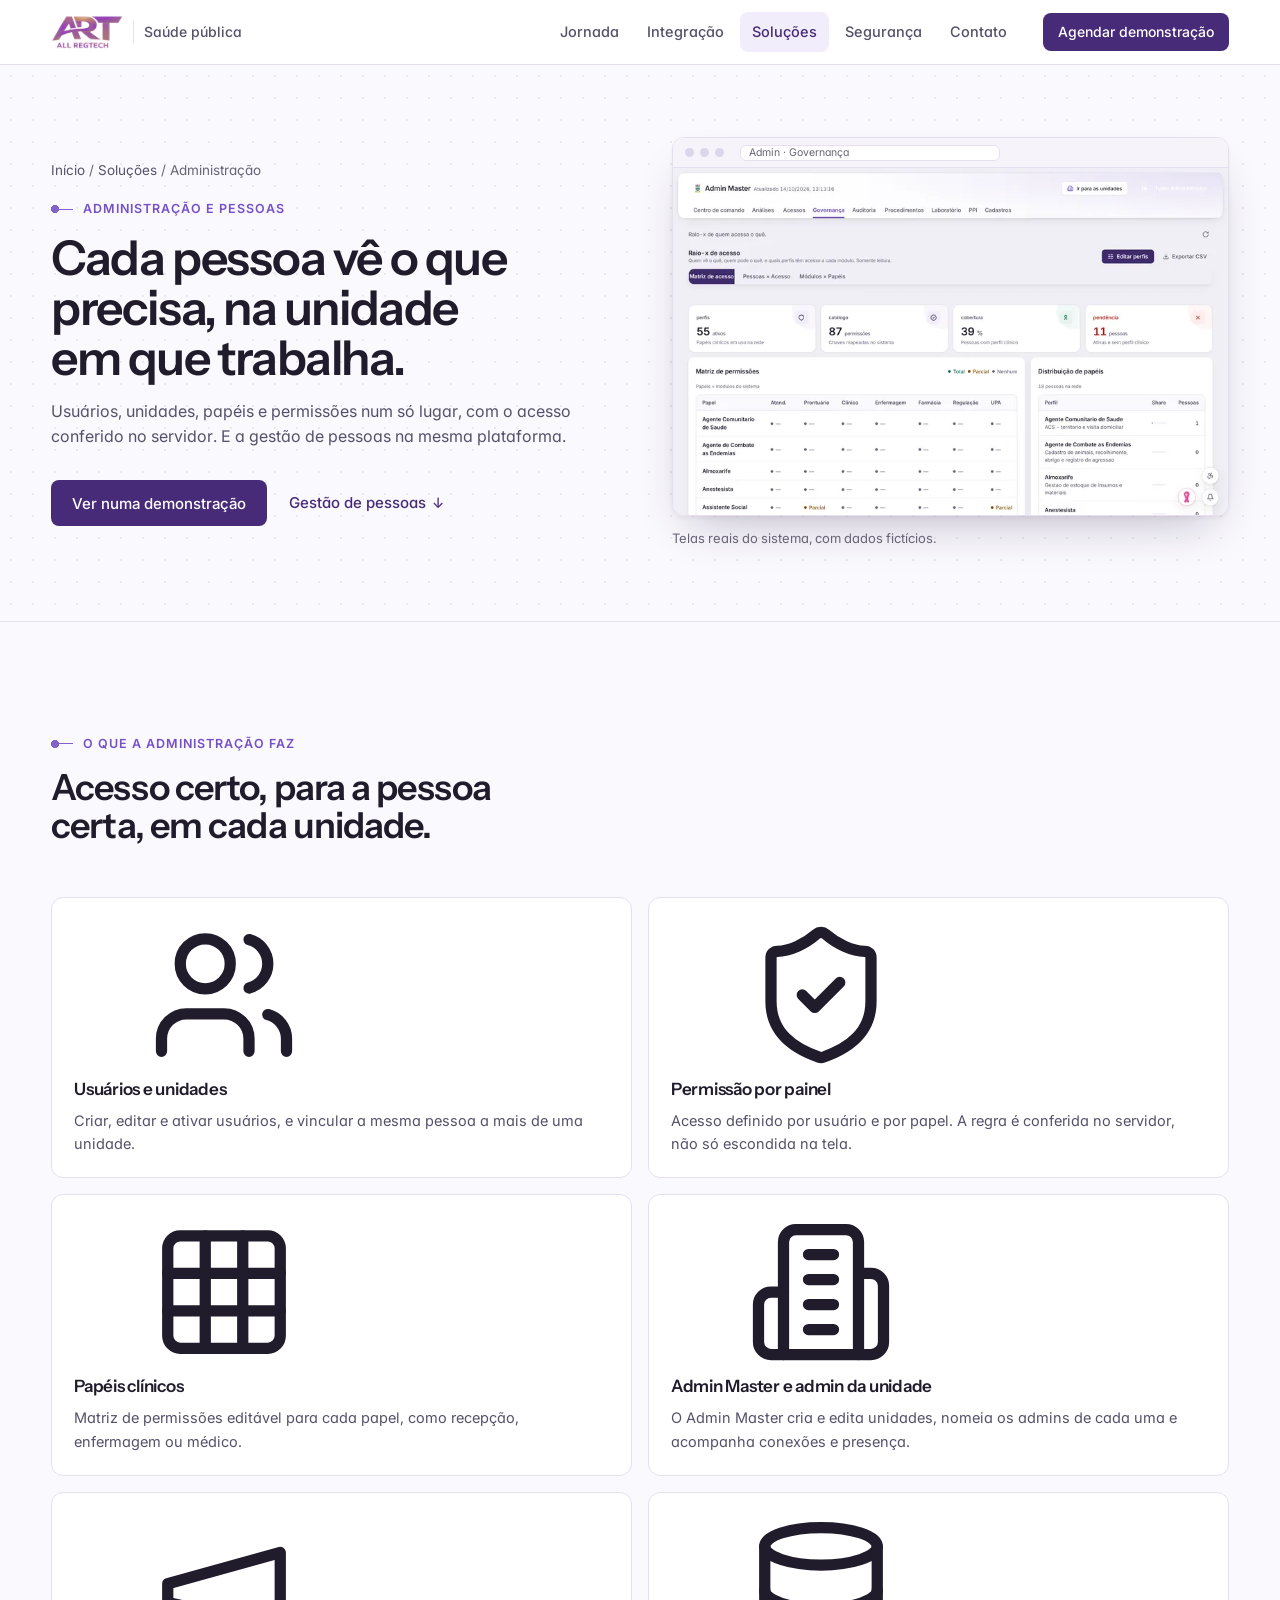
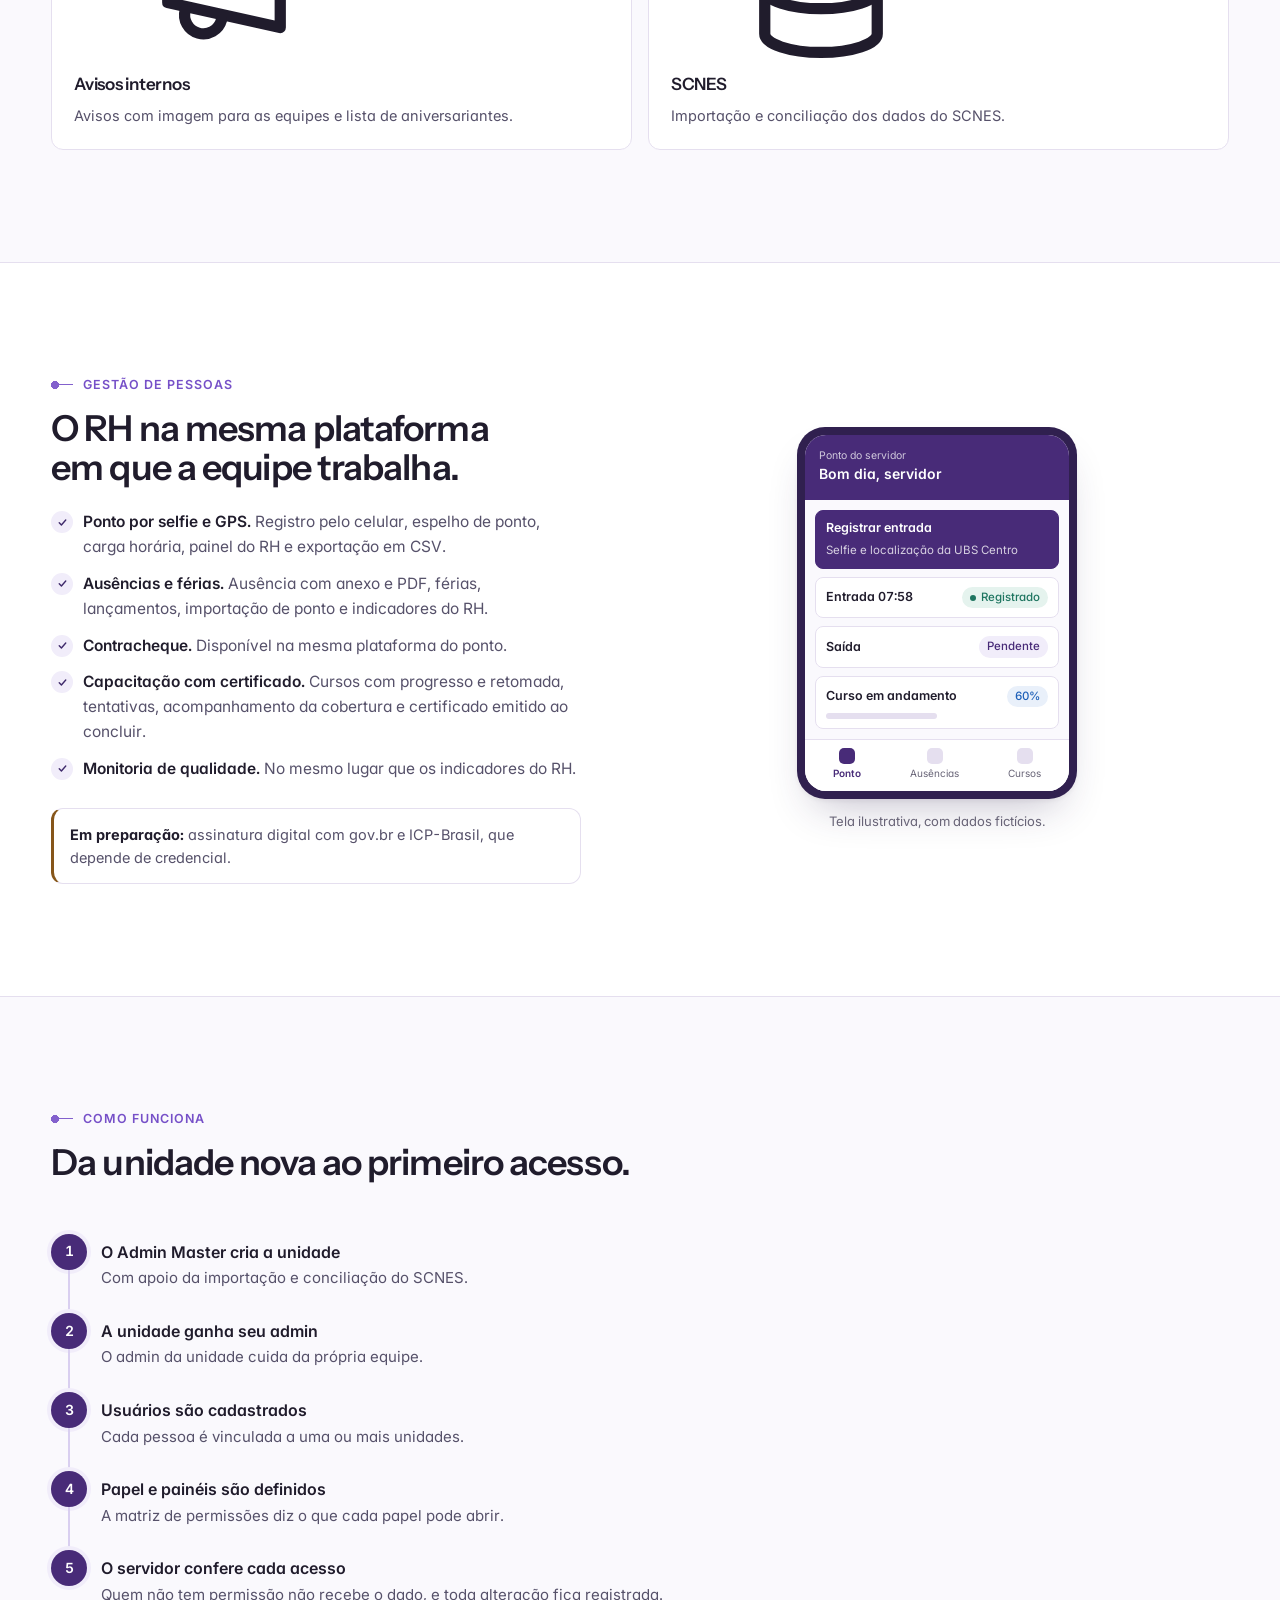
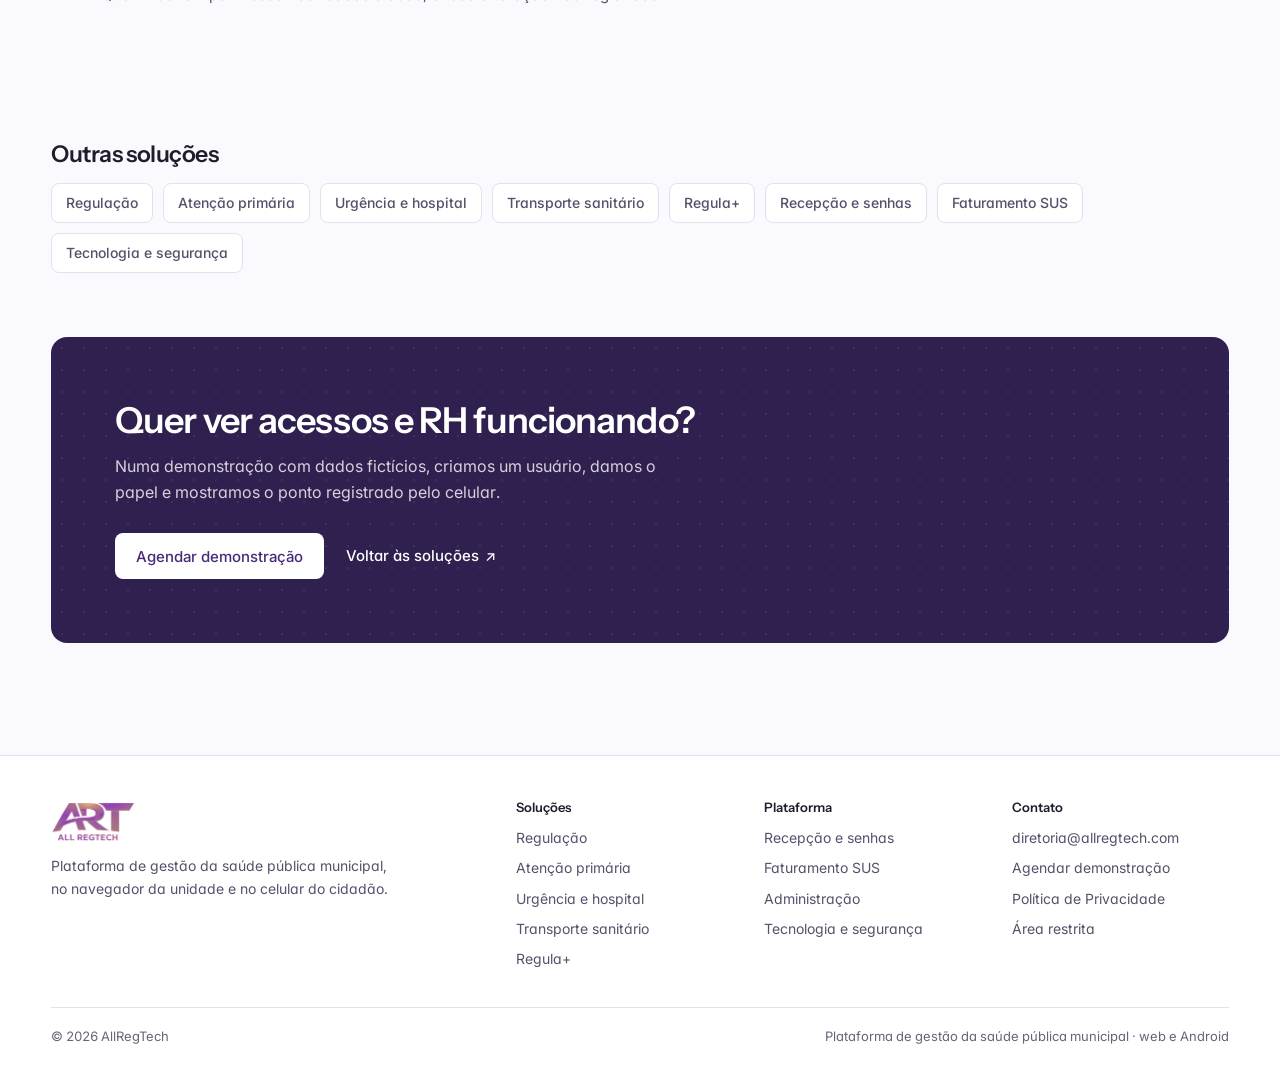
==== commit 719dcc7c: "Site: conteudo ate 1600px para nao sobrar espaco nas laterais Co-Authored-By: Claude Opus 5.5 (1M co" ====
--- a/solucoes/administracao.html
+++ b/solucoes/administracao.html
@@ -16,7 +16,7 @@
 <link rel="preconnect" href="https://fonts.gstatic.com" crossorigin>
 <link href="https://fonts.googleapis.com/css2?family=Instrument+Sans:wght@500;600;700&family=Inter:wght@400;500;600&display=swap" rel="stylesheet">
 <script>try{var k="art-heroi:"+location.pathname;if(sessionStorage.getItem(k))document.documentElement.classList.add("heroi-ok");else sessionStorage.setItem(k,"1")}catch(e){}</script>
-<link rel="stylesheet" href="../assets/site.css?v=4">
+<link rel="stylesheet" href="../assets/site.css?v=5">
 </head>
 <body>
 <svg width="0" height="0" style="position:absolute" aria-hidden="true">
@@ -73,7 +73,7 @@
       </div>
     </div>
     <figure style="margin:0" aria-label="Telas reais do sistema, com dados fictícios">
-      <div class="vitrine"><div class="janela"><div class="janela-barra" aria-hidden="true"><i></i><i></i><i></i><span>Admin · Governança</span></div><img src="../assets/telas/admin-permissoes.webp" srcset="../assets/telas/admin-permissoes-p.webp 800w, ../assets/telas/admin-permissoes.webp 1600w" sizes="(max-width:900px) 92vw, 600px" width="1600" height="1000" alt="Raio-x de acesso com a matriz de permissões por papel e a distribuição de perfis, com dados fictícios" fetchpriority="high" decoding="async"></div></div>
+      <div class="vitrine"><div class="janela"><div class="janela-barra" aria-hidden="true"><i></i><i></i><i></i><span>Admin · Governança</span></div><img src="../assets/telas/admin-permissoes.webp" srcset="../assets/telas/admin-permissoes-p.webp 800w, ../assets/telas/admin-permissoes.webp 1600w" sizes="(max-width:900px) 92vw, 50vw" width="1600" height="1000" alt="Raio-x de acesso com a matriz de permissões por papel e a distribuição de perfis, com dados fictícios" fetchpriority="high" decoding="async"></div></div>
       <figcaption class="vitrine-legenda">Telas reais do sistema, com dados fictícios.</figcaption>
     </figure>
   </div>
--- a/assets/site.css
+++ b/assets/site.css
@@ -19,7 +19,7 @@
   --raio-1:6px; --raio-2:8px; --raio-3:12px; --raio-4:16px;
   --sombra:0 1px 2px rgba(32,28,44,.05), 0 6px 20px -8px rgba(32,28,44,.14);
   --sombra-alta:0 2px 4px rgba(32,28,44,.05), 0 22px 44px -18px rgba(48,32,79,.30);
-  --larg:1200px; --gutter:clamp(16px,4vw,40px);
+  --larg:1600px; --gutter:clamp(16px,4vw,64px);
   --topo:64px;
   /* movimento: controles respondem rápido, contexto e entradas um pouco mais longos */
   --motion-fast:160ms; --motion-normal:280ms; --motion-slow:560ms;
@@ -50,8 +50,8 @@
 /* o rótulo leva a marca das etapas: um ponto cheio ligado por um fio curto */
 .sobre::before{ content:""; flex:none; width:22px; height:8px; background:radial-gradient(circle 4px at 4px 4px, currentColor 98%, transparent) 0 0/8px 8px no-repeat, linear-gradient(currentColor,currentColor) 8px 3.5px/14px 1px no-repeat; opacity:.9 }
 .cab-centro .sobre{ justify-content:center }
-.t-1{ font-size:clamp(34px,3.8vw,52px); font-weight:600; letter-spacing:-.03em; line-height:1.04 }
-.t-2{ font-size:clamp(27px,3vw,40px); letter-spacing:-.025em; line-height:1.08 }
+.t-1{ font-size:clamp(34px,3.8vw,60px); font-weight:600; letter-spacing:-.03em; line-height:1.04 }
+.t-2{ font-size:clamp(27px,2.8vw,46px); letter-spacing:-.025em; line-height:1.08 }
 .t-3{ font-size:clamp(20px,1.8vw,24px) }
 .lead{ font-size:clamp(16px,1.25vw,18px); color:var(--texto-2); max-width:58ch }
 .miudo{ font-size:13px; color:var(--texto-3) }
@@ -457,7 +457,7 @@
 .ficha{ grid-column:1 / 6; grid-row:1; z-index:2; margin:0 0 -150px -28px; align-self:end;
   background:var(--sup); border:1px solid var(--borda); border-radius:var(--raio-3); box-shadow:var(--sombra-alta);
   padding:12px 14px 10px; font-size:12px; line-height:1.3; min-width:0 }
-.palco-cel{ grid-column:10 / 13; grid-row:1; justify-self:end; width:min(148px,100%); margin:0 0 -96px 0; z-index:3; padding:6px; border-radius:24px }
+.palco-cel{ grid-column:10 / 13; grid-row:1; justify-self:end; width:min(clamp(148px,11vw,190px),100%); margin:0 0 -96px 0; z-index:3; padding:6px; border-radius:24px }
 .palco-cel img{ border-radius:19px }
 .palco > figcaption{ grid-column:6 / 13; grid-row:2; margin-top:116px; max-width:46ch }
 .ficha-cab{ display:flex; align-items:center; gap:8px }
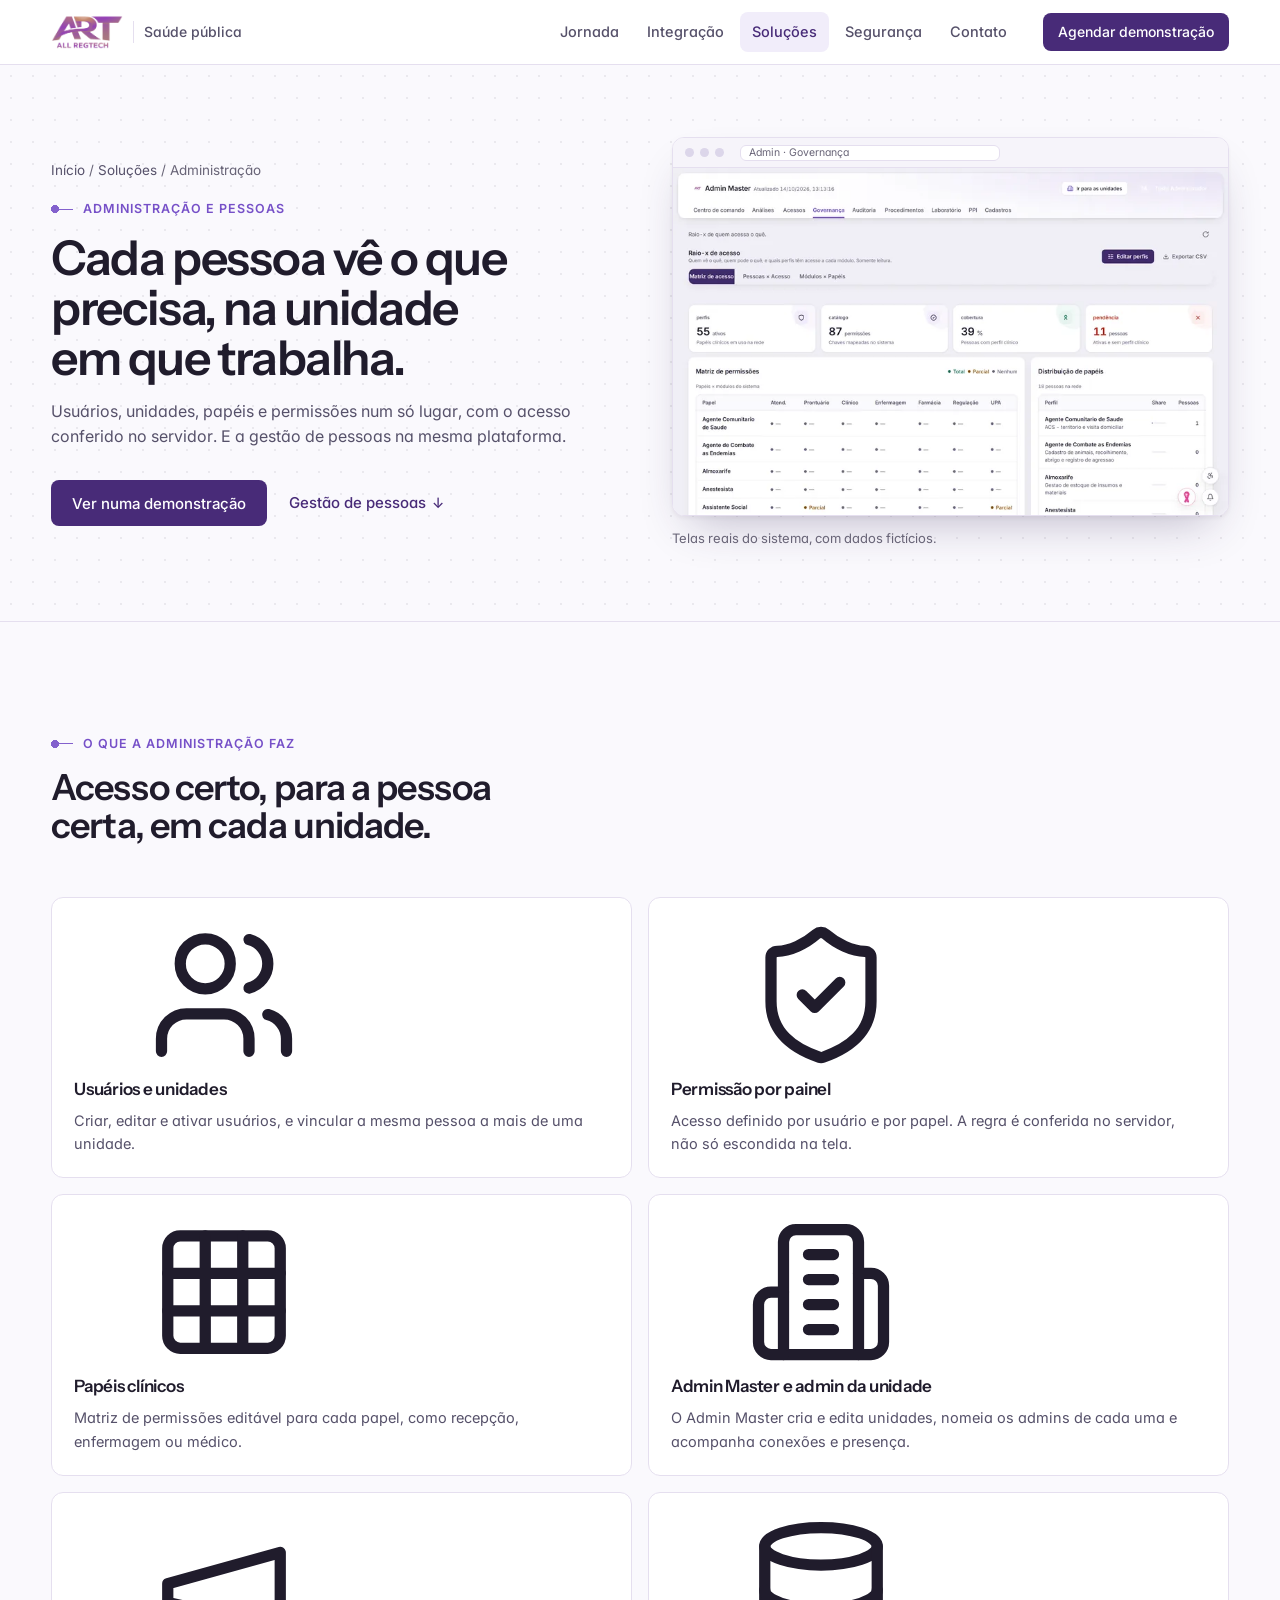
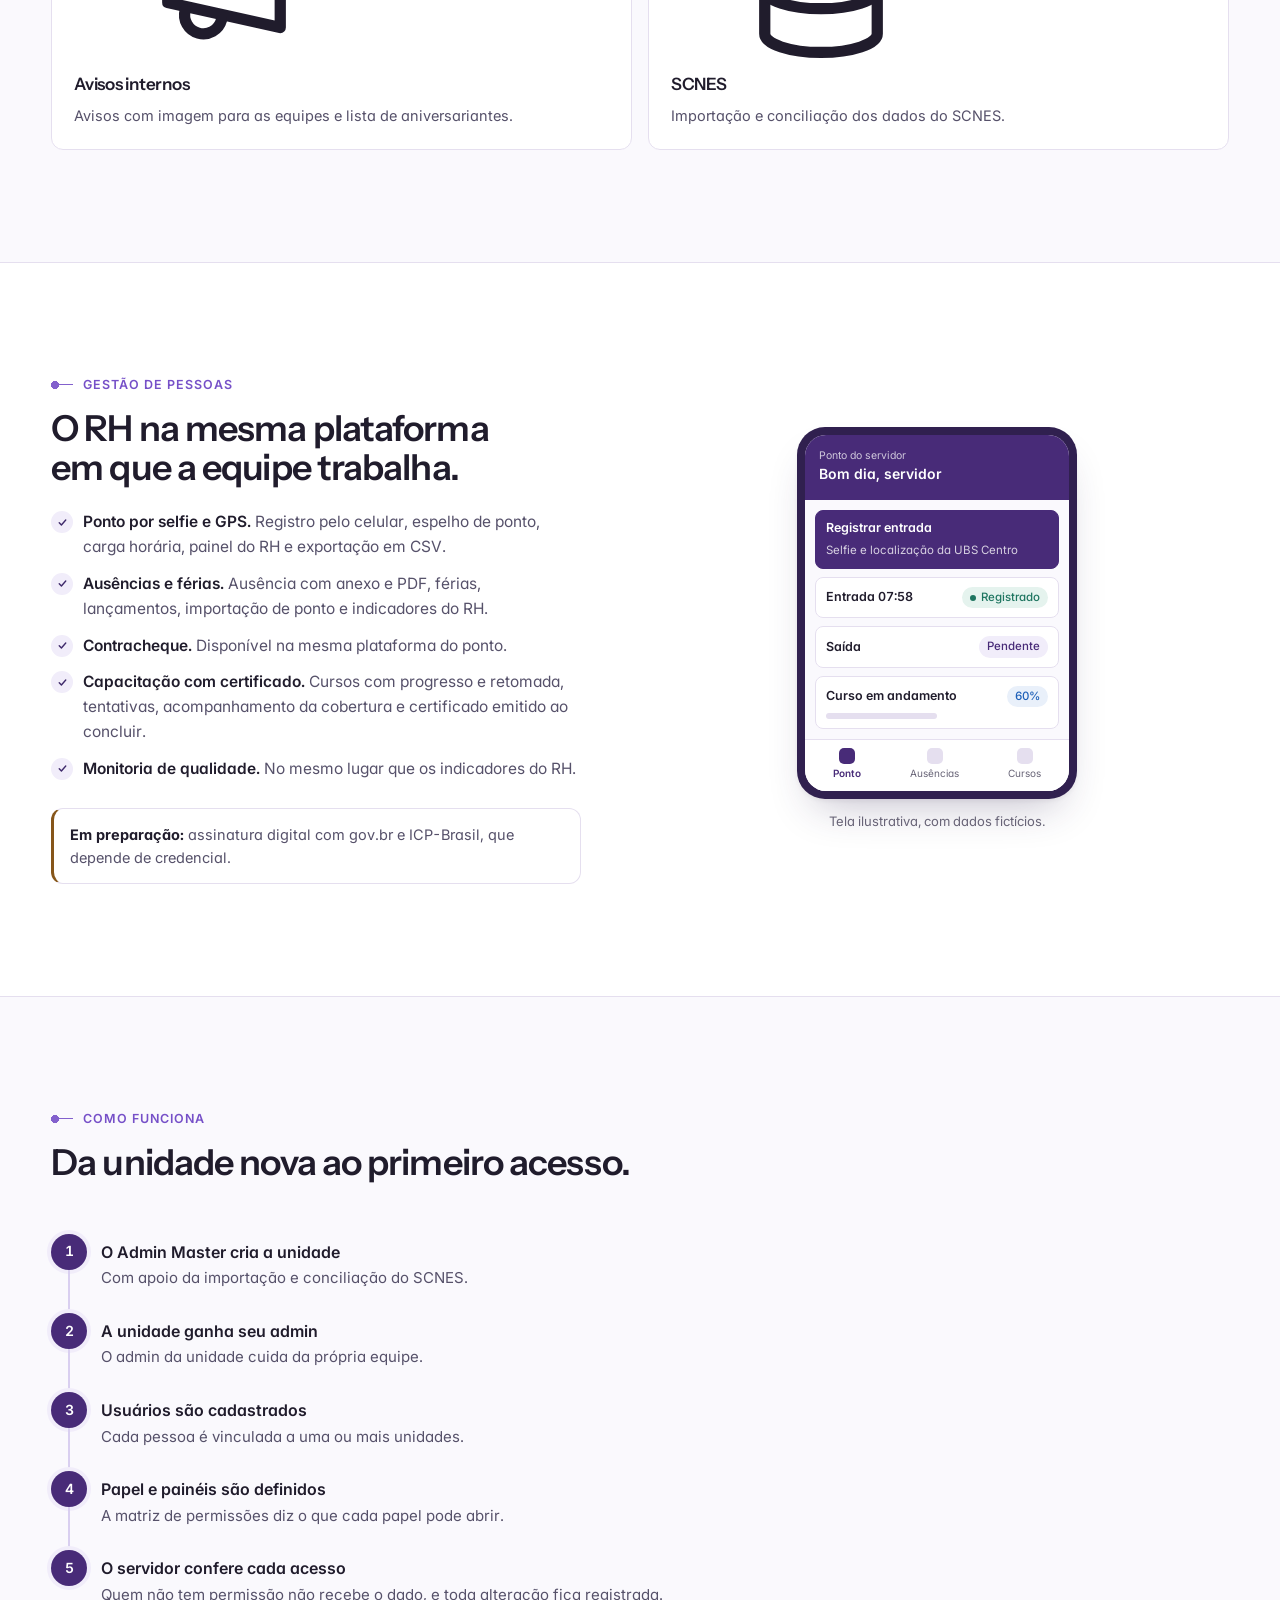
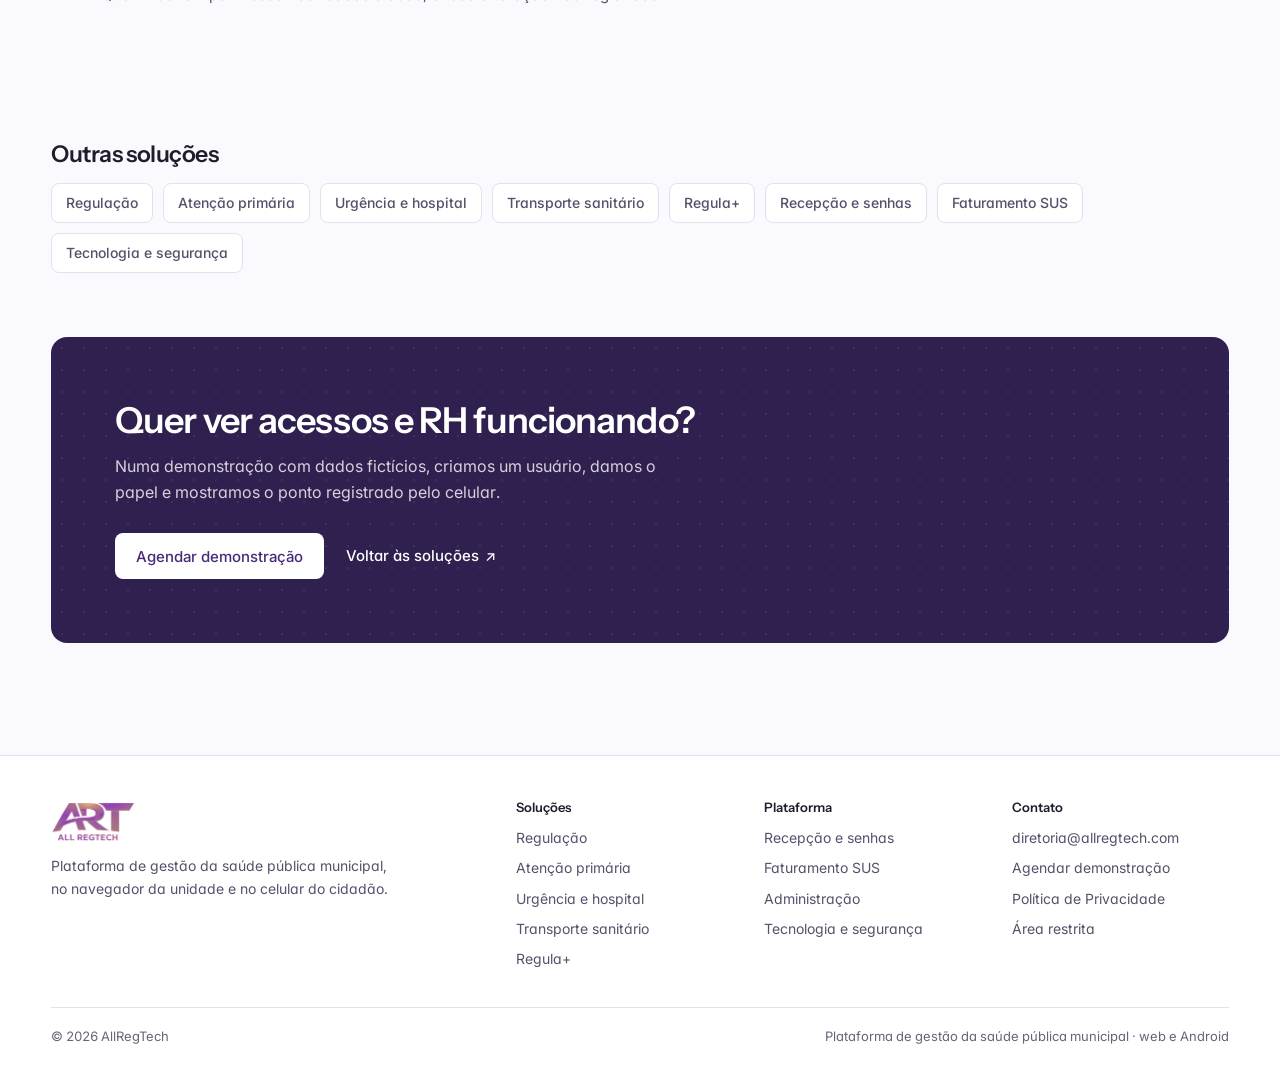
==== commit 57d55af6: "Capturas sem o brasao do municipio (logo AllRegTech no lugar) Co-Authored-By: Claude Opus 5.5 (1M co" ====
--- a/solucoes/administracao.html
+++ b/solucoes/administracao.html
@@ -73,7 +73,7 @@
       </div>
     </div>
     <figure style="margin:0" aria-label="Telas reais do sistema, com dados fictícios">
-      <div class="vitrine"><div class="janela"><div class="janela-barra" aria-hidden="true"><i></i><i></i><i></i><span>Admin · Governança</span></div><img src="../assets/telas/admin-permissoes.webp" srcset="../assets/telas/admin-permissoes-p.webp 800w, ../assets/telas/admin-permissoes.webp 1600w" sizes="(max-width:900px) 92vw, 50vw" width="1600" height="1000" alt="Raio-x de acesso com a matriz de permissões por papel e a distribuição de perfis, com dados fictícios" fetchpriority="high" decoding="async"></div></div>
+      <div class="vitrine"><div class="janela"><div class="janela-barra" aria-hidden="true"><i></i><i></i><i></i><span>Admin · Governança</span></div><img src="../assets/telas/admin-permissoes.webp?v=2" srcset="../assets/telas/admin-permissoes-p.webp?v=2 800w, ../assets/telas/admin-permissoes.webp?v=2 1600w" sizes="(max-width:900px) 92vw, 50vw" width="1600" height="1000" alt="Raio-x de acesso com a matriz de permissões por papel e a distribuição de perfis, com dados fictícios" fetchpriority="high" decoding="async"></div></div>
       <figcaption class="vitrine-legenda">Telas reais do sistema, com dados fictícios.</figcaption>
     </figure>
   </div>
@@ -219,6 +219,6 @@
   </div>
 </footer>
 
-<script src="../assets/site.js?v=4" defer></script>
+<script src="../assets/site.js?v=5" defer></script>
 </body>
 </html>
